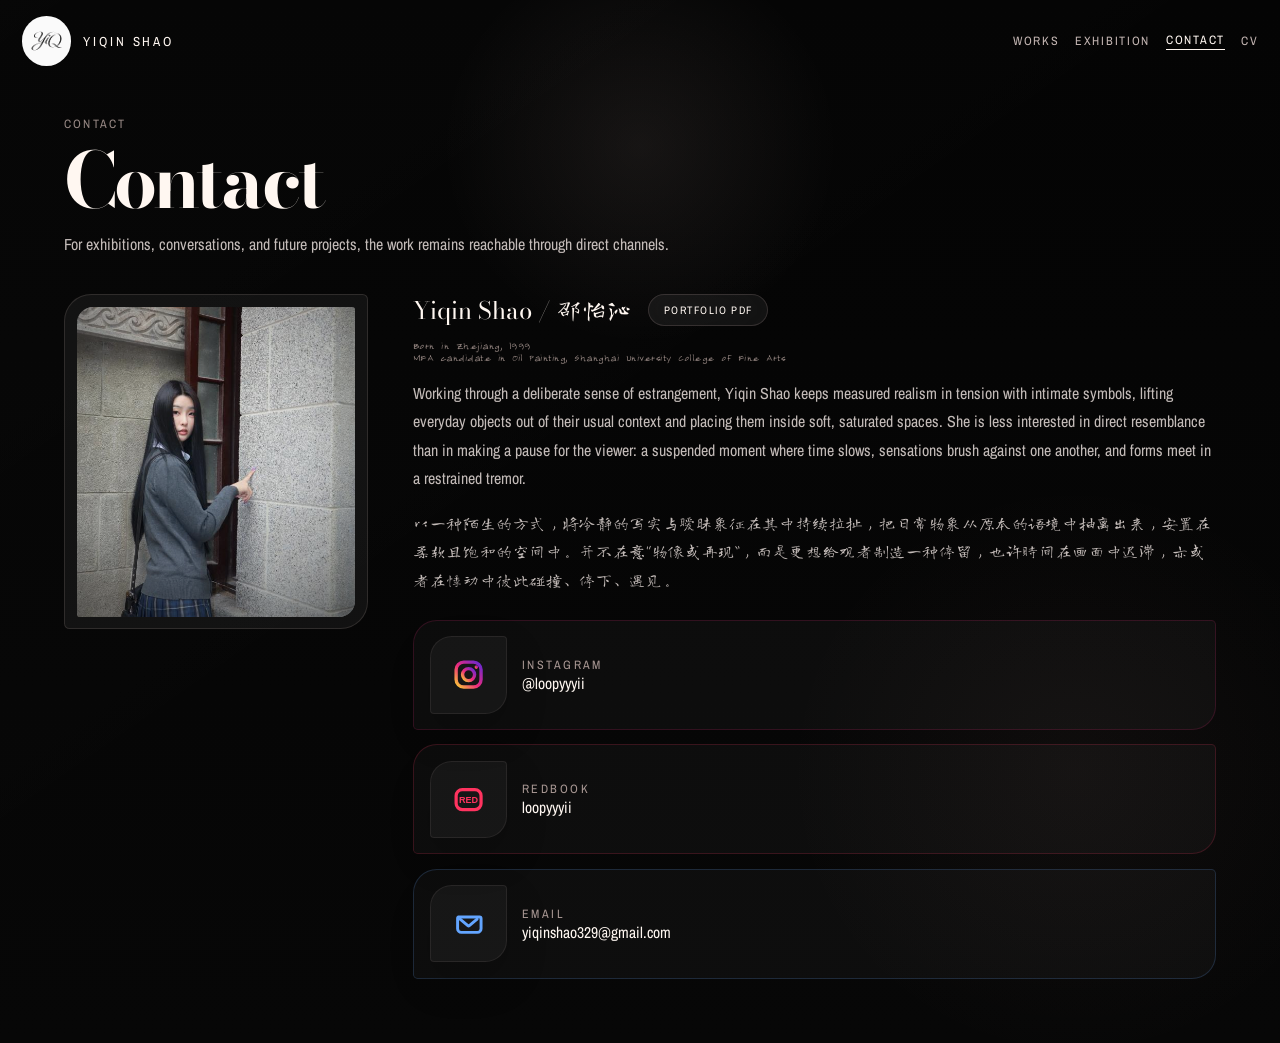
==== contact.html @ fabb51cc "Initial website upload" ====
<!DOCTYPE html>
<html lang="en">
  <head>
    <meta charset="UTF-8">
    <meta name="viewport" content="width=device-width, initial-scale=1.0">
    <meta http-equiv="Cache-Control" content="no-cache, no-store, must-revalidate">
    <meta http-equiv="Pragma" content="no-cache">
    <meta http-equiv="Expires" content="0">
    <title>Contact — Yiqin Shao</title>
    <meta
      name="description"
      content="Contact and artist statement for Yiqin Shao."
    >
    <link rel="preconnect" href="https://fonts.googleapis.com">
    <link rel="preconnect" href="https://fonts.gstatic.com" crossorigin>
    <link
      href="https://fonts.googleapis.com/css2?family=Archivo+Narrow:wght@400;500;600;700&family=Bodoni+Moda:opsz,wght@6..96,400..800&family=Long+Cang&display=swap"
      rel="stylesheet"
    >
    <link rel="stylesheet" href="styles.css?v=v154">
  </head>
  <body data-page="subpage">
    <div class="subpage-shell">
      <header class="works-topbar">
        <a class="works-topbar__brand" href="index.html" aria-label="Back to Yiqin Shao home">
          <span class="works-topbar__mark"><img id="page-logo" src="" alt=""></span>
          <span class="works-topbar__name" id="page-name">YIQIN SHAO</span>
        </a>
        <nav class="works-topbar__nav" aria-label="Primary navigation">
          <a class="works-topbar__link" href="works.html">Works</a>
          <a class="works-topbar__link" href="exhibition.html">Exhibition</a>
          <a class="works-topbar__link is-active" href="contact.html" aria-current="page">Contact</a>
          <a class="works-topbar__link" href="cv.html">CV</a>
        </nav>
      </header>

      <main class="subpage-main">
        <section class="subpage-hero subpage-section--narrow">
          <p class="subpage-kicker">Contact</p>
          <h1 class="subpage-title" id="contact-title">Contact</h1>
          <p class="subpage-intro" id="contact-intro"></p>
        </section>

        <section class="subpage-section" id="contact-dossier"></section>
      </main>
    </div>

    <script src="content.js?v=v123"></script>
    <script>
      (function () {
        const site = window.SITE_CONTENT;
        if (!site) {
          return;
        }

        const logo = document.getElementById("page-logo");
        const name = document.getElementById("page-name");
        const title = document.getElementById("contact-title");
        const intro = document.getElementById("contact-intro");
        const dossier = document.getElementById("contact-dossier");

        if (logo) {
          logo.src = site.assets.logo;
          logo.alt = "Yiqin Shao logo";
        }

        if (name) {
          name.textContent = site.shortTitle;
        }

        if (title) {
          title.textContent = site.panels.contact.title;
        }

        if (intro) {
          intro.textContent = site.panels.contact.intro;
        }

        if (dossier) {
          const links = [
            { item: site.contact.instagram, type: "instagram", label: site.contact.instagram.label },
            { item: site.contact.xiaohongshu, type: "redbook", label: "RedBook" },
            { item: site.contact.email, type: "email", label: site.contact.email.label },
          ]
            .map(function (entry) {
              const item = entry.item;
              const cardLabel = entry.label;
              const icon = getContactIcon(entry.type);
              const valueMarkup = item.href
                ? '<a class="dossier-links__value" href="' +
                  escapeHtml(item.href) +
                  '" target="' +
                  (item.href.startsWith("http") ? "_blank" : "_self") +
                  '" rel="noreferrer">' +
                  escapeHtml(item.value) +
                  "</a>"
                : '<span class="dossier-links__value">' + escapeHtml(item.value) + "</span>";

              return (
                '<div class="dossier-links__row dossier-links__row--' + escapeHtml(entry.type) + '">' +
                '<div class="dossier-links__icon" aria-hidden="true">' + icon + "</div>" +
                '<div class="dossier-links__body">' +
                '<p class="dossier-links__label">' + escapeHtml(cardLabel) + "</p>" +
                '<div class="dossier-links__actions">' +
                valueMarkup +
                "</div>" +
                "</div>" +
                "</div>"
              );
            })
            .join("");

          dossier.innerHTML =
            '<div class="dossier-card">' +
            '<div class="dossier-card__portrait">' +
            '<img src="' + escapeHtml(site.assets.portrait) + '" alt="' + escapeHtml(site.artist.name + " portrait") + '">' +
            "</div>" +
            '<div class="dossier-card__content">' +
            '<div class="dossier-card__name-line">' +
            '<p class="dossier-card__name">' + escapeHtml(site.artist.name) + ' / <span class="zh-font">' + escapeHtml(site.artist.nameZh) + "</span></p>" +
            '<a class="dossier-card__portfolio dossier-card__portfolio--name" href="' + escapeHtml(site.assets.portfolioPdf) + '" target="_blank" rel="noreferrer">' + escapeHtml(site.labels.portfolio) + "</a>" +
            "</div>" +
            '<p class="dossier-card__facts zh-font">' + escapeHtml(site.artist.birth) + "<br>" + escapeHtml(site.artist.study) + "</p>" +
            '<p class="dossier-card__copy">' + escapeHtml(site.artist.bioEn) + "</p>" +
            '<p class="dossier-card__copy zh-font">' + escapeHtml(site.artist.bioZh) + "</p>" +
            '<div class="dossier-links">' + links + "</div>" +
            "</div>" +
            "</div>";
        }

        function escapeHtml(value) {
          return String(value)
            .replace(/&/g, "&amp;")
            .replace(/</g, "&lt;")
            .replace(/>/g, "&gt;")
            .replace(/"/g, "&quot;")
            .replace(/'/g, "&#39;");
        }

        function getContactIcon(type) {
          if (type === "instagram") {
            return '<svg viewBox="0 0 24 24" focusable="false"><defs><linearGradient id="ig-grad" x1="0%" y1="100%" x2="100%" y2="0%"><stop offset="0%" stop-color="#f9ce34"/><stop offset="45%" stop-color="#ee2a7b"/><stop offset="100%" stop-color="#6228d7"/></linearGradient></defs><rect x="3.5" y="3.5" width="17" height="17" rx="5.2" fill="none" stroke="url(#ig-grad)" stroke-width="2.3"/><circle cx="12" cy="12" r="4.1" fill="none" stroke="url(#ig-grad)" stroke-width="2.3"/><circle cx="17.3" cy="6.9" r="1.2" fill="url(#ig-grad)"/></svg>';
          }

          if (type === "redbook") {
            return '<svg viewBox="0 0 24 24" focusable="false"><rect x="3.5" y="5.2" width="17" height="13.6" rx="4.2" fill="none" stroke="#ff335f" stroke-width="2.2"/><text x="12" y="14.4" fill="#ff335f" font-size="6.2" text-anchor="middle" font-family="Arial, Helvetica, sans-serif" font-weight="700">RED</text></svg>';
          }

          return '<svg viewBox="0 0 24 24" focusable="false"><path d="M4.5 7.5h15a1 1 0 0 1 1 1v7a2.5 2.5 0 0 1-2.5 2.5h-11A2.5 2.5 0 0 1 4.5 15.5v-7a1 1 0 0 1 1-1Z" fill="none" stroke="#63a5ff" stroke-width="2"/><path d="m6.2 9 5.3 4.4a.8.8 0 0 0 1 0L17.8 9" fill="none" stroke="#63a5ff" stroke-width="2" stroke-linecap="round" stroke-linejoin="round"/></svg>';
        }
      })();
    </script>
    <script src="nav-transition.js?v=v154"></script>
  </body>
</html>
---- styles.css ----
:root {
  --wine-950: #090507;
  --wine-900: #12080b;
  --wine-850: #170c0f;
  --wine-800: #211015;
  --wine-750: #29131a;
  --rose-500: #cc7684;
  --rose-400: #df97a3;
  --rose-300: #f0b7bc;
  --peach-300: #efb4aa;
  --peach-200: #f4cdc3;
  --ivory: #fff7f1;
  --mist: rgba(255, 244, 240, 0.76);
  --muted: rgba(255, 236, 232, 0.56);
  --line: rgba(255, 218, 215, 0.14);
  --line-strong: rgba(255, 218, 215, 0.22);
  --panel: rgba(29, 14, 19, 0.84);
  --panel-soft: rgba(38, 17, 23, 0.72);
  --shadow-deep: 0 42px 120px rgba(5, 2, 3, 0.46);
  --shadow-soft: 0 24px 60px rgba(6, 2, 4, 0.28);
  --display: "Bodoni Moda", "Times New Roman", serif;
  --ui: "Archivo Narrow", "Helvetica Neue", Arial, sans-serif;
  --home-zh-font: "Long Cang", "STKaiti", cursive;
  --transition: 420ms cubic-bezier(0.22, 1, 0.36, 1);
  --transition-slow: 760ms cubic-bezier(0.22, 1, 0.36, 1);
  --hero-heart-mask: url("data:image/svg+xml,%3Csvg%20xmlns='http://www.w3.org/2000/svg'%20viewBox='0%200%20512%20512'%3E%3Cdefs%3E%3Cfilter%20id='b'%20x='-30%25'%20y='-30%25'%20width='160%25'%20height='160%25'%3E%3CfeGaussianBlur%20stdDeviation='18'/%3E%3C/filter%3E%3C/defs%3E%3Cpath%20filter='url(%23b)'%20fill='white'%20d='M256%20448C244%20438%2096%20314%2096%20192C96%20122%20150%2080%20208%2080C244%2080%20274%20100%20288%20132C302%20100%20332%2080%20368%2080C426%2080%20480%20122%20480%20192C480%20314%20332%20438%20320%20448C302%20462%20274%20462%20256%20448Z'/%3E%3Cpath%20fill='white'%20d='M256%20448C244%20438%2096%20314%2096%20192C96%20122%20150%2080%20208%2080C244%2080%20274%20100%20288%20132C302%20100%20332%2080%20368%2080C426%2080%20480%20122%20480%20192C480%20314%20332%20438%20320%20448C302%20462%20274%20462%20256%20448Z'/%3E%3C/svg%3E");
}

.zh-font {
  font-family: var(--home-zh-font);
  font-weight: 400;
  letter-spacing: 0.04em;
  text-transform: none;
}

*,
*::before,
*::after {
  box-sizing: border-box;
}

html {
  scroll-behavior: smooth;
}

body {
  margin: 0;
  min-height: 100vh;
  overflow-x: hidden;
  font-family: var(--ui);
  color: var(--ivory);
  background:
    radial-gradient(circle at 50% 42%, rgba(121, 32, 47, 0.18), transparent 26%),
    radial-gradient(circle at 18% 14%, rgba(206, 118, 132, 0.1), transparent 20%),
    radial-gradient(circle at 82% 82%, rgba(239, 180, 170, 0.08), transparent 22%),
    linear-gradient(180deg, #1a0b10 0%, #100609 44%, #090507 100%);
}

body.menu-open,
body.has-panel-open,
body.has-detail-open {
  overflow: hidden;
}

body::before {
  content: "";
  position: fixed;
  inset: 0;
  pointer-events: none;
  opacity: 0.22;
  background-image:
    radial-gradient(rgba(255, 245, 240, 0.1) 0.65px, transparent 0.65px),
    linear-gradient(145deg, rgba(255, 255, 255, 0.04), transparent 48%);
  background-size: 18px 18px, 100% 100%;
  mix-blend-mode: screen;
}

img {
  display: block;
  max-width: 100%;
}

a,
button {
  color: inherit;
}

button {
  padding: 0;
  border: 0;
  background: none;
  font: inherit;
  text-align: left;
  cursor: pointer;
}

.sr-only {
  position: absolute;
  width: 1px;
  height: 1px;
  padding: 0;
  margin: -1px;
  overflow: hidden;
  clip: rect(0, 0, 0, 0);
  white-space: nowrap;
  border: 0;
}

.stage-app {
  position: relative;
  min-height: 100vh;
  isolation: isolate;
}

.mobile-chrome {
  display: flex;
  position: fixed;
  inset: 0 0 auto;
  z-index: 90;
  padding: 1rem 1.35rem 0;
  justify-content: space-between;
  align-items: center;
  gap: 1rem;
  pointer-events: auto;
  transition:
    filter 820ms cubic-bezier(0.18, 1, 0.22, 1),
    opacity var(--transition);
}

.mobile-chrome__brand,
.mobile-chrome__nav,
.mobile-chrome__link {
  pointer-events: auto;
}

.mobile-chrome__brand {
  display: inline-flex;
  align-items: center;
  gap: 0.75rem;
  padding: 0;
  text-decoration: none;
  cursor: pointer;
  transition:
    transform var(--transition),
    opacity var(--transition);
}

.mobile-chrome__brand:hover,
.mobile-chrome__brand:focus-visible,
.mobile-chrome__brand[aria-expanded="true"] {
  transform: translateY(-1px);
  opacity: 1;
}

.mobile-chrome__mark,
.rail__mark,
.works-topbar__mark {
  position: relative;
  width: 2.35rem;
  height: 2.35rem;
  display: grid;
  place-items: center;
  overflow: hidden;
  isolation: isolate;
  border: 1px solid rgba(255, 228, 224, 0.16);
  border-radius: 999px;
  background: rgba(255, 245, 240, 0.06);
  backdrop-filter: blur(14px);
}

.mobile-chrome__mark img,
.rail__mark img,
.works-topbar__mark img {
  position: relative;
  z-index: 2;
  width: 1.55rem;
  height: 1.55rem;
  object-fit: contain;
  filter: invert(1) brightness(1.35) contrast(0.92);
  opacity: 0.88;
}

body[data-page="stage"] .mobile-chrome__mark,
body[data-page="works-gallery"] .works-topbar__mark,
body[data-page="subpage"] .works-topbar__mark {
  width: 3.1rem;
  height: 3.1rem;
  border: 0;
  background: transparent;
  box-shadow: none;
  animation: none;
}

body[data-page="stage"] .mobile-chrome__mark::before,
body[data-page="stage"] .mobile-chrome__mark::after,
body[data-page="works-gallery"] .works-topbar__mark::before,
body[data-page="works-gallery"] .works-topbar__mark::after,
body[data-page="subpage"] .works-topbar__mark::before,
body[data-page="subpage"] .works-topbar__mark::after {
  content: none;
}

body[data-page="stage"] .mobile-chrome__mark img,
body[data-page="works-gallery"] .works-topbar__mark img,
body[data-page="subpage"] .works-topbar__mark img {
  z-index: 1;
  width: 100%;
  height: 100%;
  object-fit: cover;
  object-position: 50% 56%;
  border-radius: inherit;
  transform: translateY(5%) scale(1.16);
  filter: brightness(1.02) contrast(1.12) saturate(0.88);
  opacity: 0.98;
}

.mobile-chrome__name {
  font-size: 0.82rem;
  letter-spacing: 0.22em;
  text-transform: uppercase;
}

.mobile-chrome__nav {
  display: flex;
  flex-wrap: wrap;
  justify-content: flex-end;
  gap: 0.42rem 1rem;
  max-width: min(38rem, calc(100vw - 7rem));
}

.mobile-chrome__link {
  position: relative;
  display: inline-flex;
  align-items: center;
  color: rgba(255, 236, 232, 0.76);
  font-size: 0.76rem;
  letter-spacing: 0.14em;
  text-decoration: none;
  text-transform: uppercase;
  transition:
    color var(--transition),
    opacity var(--transition),
    transform var(--transition);
}

.mobile-chrome__link::after {
  content: "";
  position: absolute;
  left: 0;
  bottom: -0.14rem;
  width: 100%;
  height: 1px;
  background: currentColor;
  opacity: 0;
  transform: scaleX(0.4);
  transform-origin: left center;
  transition:
    opacity var(--transition),
    transform var(--transition);
}

.mobile-chrome__link:hover,
.mobile-chrome__link.is-active {
  color: var(--ivory);
  transform: translateY(-1px);
}

.mobile-chrome__link:hover::after,
.mobile-chrome__link.is-active::after {
  opacity: 1;
  transform: scaleX(1);
}

.rail {
  display: none;
}

.rail__brand {
  display: grid;
  gap: 0.9rem;
  text-decoration: none;
}

.rail__name {
  max-width: 3.4rem;
  font-size: 0.82rem;
  letter-spacing: 0.28em;
  line-height: 1.55;
  text-transform: uppercase;
}

.rail__nav {
  display: grid;
  gap: 1rem;
}

.rail__link,
.mobile-menu__link {
  position: relative;
  display: inline-flex;
  align-items: center;
  gap: 0.45rem;
  color: var(--muted);
  font-size: 0.8rem;
  letter-spacing: 0.16em;
  text-decoration: none;
  text-transform: uppercase;
  transition:
    color var(--transition),
    transform var(--transition);
}

.rail__link::before,
.mobile-menu__link::before {
  content: "";
  width: 0.55rem;
  height: 1px;
  background: currentColor;
  transform: scaleX(0);
  transform-origin: left center;
  transition: transform var(--transition);
}

.rail__link:hover,
.rail__link.is-active,
.mobile-menu__link:hover,
.mobile-menu__link.is-active {
  color: var(--ivory);
  transform: translateX(3px);
}

.rail__link:hover::before,
.rail__link.is-active::before,
.mobile-menu__link:hover::before,
.mobile-menu__link.is-active::before {
  transform: scaleX(1);
}

.rail__footer {
  display: grid;
  gap: 1rem;
  max-width: 4rem;
}

.rail__note {
  margin: 0;
  color: var(--muted);
  font-size: 0.78rem;
  line-height: 1.5;
}

.rail__portfolio,
.dossier-card__portfolio,
.dossier-links__copy,
.panel-sheet__close,
.detail-layer__close,
.detail-layer__nav {
  border: 1px solid var(--line);
  background: rgba(255, 245, 240, 0.06);
  backdrop-filter: blur(18px);
  transition:
    transform var(--transition),
    background var(--transition),
    border-color var(--transition);
}

.rail__portfolio,
.dossier-card__portfolio,
.dossier-links__copy,
.panel-sheet__close,
.detail-layer__close {
  display: inline-flex;
  align-items: center;
  justify-content: center;
  padding: 0.74rem 0.94rem;
  border-radius: 999px;
  font-size: 0.76rem;
  letter-spacing: 0.16em;
  text-transform: uppercase;
  text-decoration: none;
}

.rail__portfolio:hover,
.dossier-card__portfolio:hover,
.dossier-links__copy:hover,
.panel-sheet__close:hover,
.detail-layer__close:hover,
.detail-layer__nav:hover {
  transform: translateY(-2px);
  background: rgba(255, 245, 240, 0.12);
  border-color: var(--line-strong);
}

.mobile-menu {
  position: fixed;
  inset: 0;
  z-index: 80;
  pointer-events: none;
}

.mobile-menu__backdrop {
  position: absolute;
  inset: 0;
  opacity: 0;
  background: rgba(6, 3, 4, 0.12);
  transition: opacity var(--transition-slow);
}

.mobile-menu__panel {
  position: absolute;
  top: 3.4rem;
  left: 0;
  width: min(18rem, calc(100vw - 1.5rem));
  padding: 0.95rem 0.95rem 0.9rem;
  display: grid;
  align-content: start;
  gap: 0.2rem;
  background:
    radial-gradient(circle at 78% 0%, rgba(212, 111, 139, 0.2), transparent 32%),
    linear-gradient(180deg, rgba(17, 8, 11, 0.96), rgba(8, 4, 6, 0.94));
  border: 1px solid rgba(255, 220, 216, 0.12);
  border-radius: 1.45rem 0.34rem 1.45rem 0.34rem;
  box-shadow: 0 24px 72px rgba(4, 2, 3, 0.38);
  backdrop-filter: blur(20px);
  opacity: 0;
  transform: translateY(-0.95rem) scale(0.985);
  transform-origin: top left;
  filter: blur(10px);
  clip-path: inset(0 0 100% 0 round 1.45rem 0.34rem 1.45rem 0.34rem);
  transition:
    opacity var(--transition-slow),
    transform var(--transition-slow),
    clip-path 820ms cubic-bezier(0.22, 1, 0.36, 1),
    filter var(--transition-slow);
}

.mobile-menu.is-open {
  pointer-events: auto;
}

.mobile-menu.is-open .mobile-menu__backdrop {
  opacity: 1;
}

.mobile-menu.is-open .mobile-menu__panel {
  opacity: 1;
  transform: translateY(0) scale(1);
  filter: blur(0);
  clip-path: inset(0 0 0 0 round 1.45rem 0.34rem 1.45rem 0.34rem);
}

.mobile-menu__nav {
  display: grid;
  gap: 0.2rem;
}

.mobile-menu__link {
  justify-content: space-between;
  padding: 0.76rem 0;
  font-size: 0.9rem;
  line-height: 1.2;
  border-bottom: 1px solid rgba(255, 221, 216, 0.08);
  opacity: 0;
  transform: translateY(-0.85rem);
  transition:
    color var(--transition),
    transform 920ms cubic-bezier(0.22, 1, 0.36, 1),
    opacity 920ms cubic-bezier(0.22, 1, 0.36, 1);
}

.mobile-menu__link::before {
  display: none;
}

.mobile-menu__link:last-child {
  border-bottom: 0;
}

.mobile-menu__nav .mobile-menu__link:nth-child(1) {
  transition-delay: 140ms;
}

.mobile-menu__nav .mobile-menu__link:nth-child(2) {
  transition-delay: 1140ms;
}

.mobile-menu__nav .mobile-menu__link:nth-child(3) {
  transition-delay: 2140ms;
}

.mobile-menu__nav .mobile-menu__link:nth-child(4) {
  transition-delay: 3140ms;
}

.mobile-menu.is-open .mobile-menu__link {
  opacity: 1;
  transform: translateY(0);
}

.stage {
  --viewer-tone: rgba(204, 118, 132, 0.34);
  position: relative;
  min-height: 100vh;
  padding: 7rem 1.5rem 2rem;
  overflow: hidden;
  display: grid;
  place-items: center;
  isolation: isolate;
}

.stage__vignette,
.stage__grain,
.stage__tone {
  position: absolute;
  inset: 0;
  pointer-events: none;
}

.stage__vignette {
  background:
    radial-gradient(circle at center, rgba(255, 250, 246, 0.02) 0%, rgba(255, 250, 246, 0.02) 10%, rgba(11, 5, 8, 0.14) 38%, rgba(8, 4, 5, 0.58) 80%, rgba(4, 2, 3, 0.9) 100%);
  z-index: 1;
}

.stage__grain {
  opacity: 0.18;
  background-image:
    radial-gradient(rgba(255, 240, 236, 0.12) 0.6px, transparent 0.6px),
    linear-gradient(140deg, rgba(255, 255, 255, 0.04), transparent 52%);
  background-size: 18px 18px, 100% 100%;
  mix-blend-mode: screen;
  z-index: 2;
}

.stage__tone {
  z-index: 3;
  background: radial-gradient(circle at 50% 46%, var(--viewer-tone) 0%, transparent 44%);
  filter: blur(14px);
  mix-blend-mode: screen;
}

.stage__ghost {
  position: absolute;
  left: 16%;
  top: 48%;
  z-index: 4;
  margin: 0;
  font-family: var(--display);
  font-size: clamp(5rem, 14vw, 14rem);
  font-weight: 600;
  letter-spacing: -0.06em;
  line-height: 0.86;
  color: rgba(255, 231, 228, 0.08);
  transform: translateY(-50%);
  pointer-events: none;
}

.stage__intro {
  position: absolute;
  left: 1.5rem;
  top: clamp(3.8rem, 8vh, 5.6rem);
  z-index: 14;
  max-width: 17rem;
}

.stage__kicker {
  margin: 0;
  font-size: 0.8rem;
  letter-spacing: 0.22em;
  text-transform: uppercase;
  color: rgba(255, 229, 222, 0.78);
}

.stage__kicker:empty {
  display: none;
}

.stage__subtitle {
  margin: 0.9rem 0 0;
  display: inline-block;
  font-family: var(--home-zh-font);
  font-size: clamp(0.84rem, 2vw, 1rem);
  letter-spacing: 0.06em;
  line-height: 1.35;
  white-space: nowrap;
  color: var(--muted);
}

.viewer {
  position: relative;
  z-index: 15;
  width: min(24vw, 17rem);
  max-width: calc(100vw - 12rem);
  transition:
    width 2100ms cubic-bezier(0.18, 1, 0.22, 1),
    max-width 2100ms cubic-bezier(0.18, 1, 0.22, 1);
}

.viewer.is-expanded {
  width: min(24vw, 17rem);
  max-width: calc(100vw - 12rem);
}

.viewer__button {
  position: relative;
  width: 100%;
  display: block;
  transition: transform 720ms cubic-bezier(0.22, 1, 0.36, 1);
}

.viewer__frame {
  position: relative;
  overflow: visible;
  width: 100%;
  aspect-ratio: 0.92 / 1;
  padding: 0;
  background: transparent;
  border: 0;
  border-radius: 0;
  backdrop-filter: none;
  box-shadow: none;
  transition:
    transform 1100ms cubic-bezier(0.22, 1, 0.36, 1),
    filter 1100ms cubic-bezier(0.22, 1, 0.36, 1),
    aspect-ratio 1800ms cubic-bezier(0.18, 1, 0.22, 1);
}

.viewer.is-expanded .viewer__frame {
  transform: scale(1);
  aspect-ratio: 0.92 / 1;
}

.viewer__frame::before {
  content: "";
  position: absolute;
  inset: -30%;
  border-radius: 50%;
  background:
    radial-gradient(
      ellipse at center,
      rgba(255, 231, 226, 0.08) 0%,
      rgba(255, 231, 226, 0.05) 16%,
      rgba(31, 14, 20, 0.03) 34%,
      rgba(12, 6, 9, 0.12) 52%,
      rgba(6, 3, 4, 0.34) 72%,
      rgba(4, 2, 3, 0.68) 88%,
      rgba(4, 2, 3, 0.94) 100%
    );
  filter: blur(72px);
  opacity: 0.94;
  pointer-events: none;
  transition:
    opacity 860ms cubic-bezier(0.22, 1, 0.36, 1),
    filter 860ms cubic-bezier(0.22, 1, 0.36, 1),
    transform 860ms cubic-bezier(0.22, 1, 0.36, 1);
}

.viewer__frame::after {
  content: "";
  position: absolute;
  inset: -26%;
  border-radius: 50%;
  background: radial-gradient(circle at center, rgba(235, 179, 174, 0.12), transparent 76%);
  filter: blur(58px);
  opacity: 0.58;
  mix-blend-mode: screen;
  pointer-events: none;
  transition:
    opacity 860ms cubic-bezier(0.22, 1, 0.36, 1),
    transform 860ms cubic-bezier(0.22, 1, 0.36, 1),
    filter 860ms cubic-bezier(0.22, 1, 0.36, 1);
}

.viewer__image {
  position: absolute;
  inset: 0;
  display: block;
  width: 100%;
  height: 100%;
  max-height: none;
  border-radius: 0;
  background: transparent;
  will-change: transform, filter, opacity, clip-path, mask-size, -webkit-mask-size;
  transition:
    opacity 1100ms cubic-bezier(0.22, 1, 0.36, 1),
    transform 1100ms cubic-bezier(0.22, 1, 0.36, 1),
    filter 1100ms cubic-bezier(0.22, 1, 0.36, 1),
    -webkit-mask-size 2100ms cubic-bezier(0.18, 1, 0.22, 1),
    mask-size 2100ms cubic-bezier(0.18, 1, 0.22, 1);
}

.viewer__image--heart {
  z-index: 0;
  object-fit: contain;
  object-position: 50% 50%;
  opacity: 0.985;
  transform: scale(1.32);
  filter: saturate(0.98) contrast(1.02) brightness(0.96) blur(0.28px);
  -webkit-mask-image: var(--hero-heart-mask);
  mask-image: var(--hero-heart-mask);
  -webkit-mask-repeat: no-repeat;
  mask-repeat: no-repeat;
  -webkit-mask-position: center;
  mask-position: center;
  -webkit-mask-size: 82% 82%;
  mask-size: 82% 82%;
}

.viewer__meta {
  position: absolute;
  inset: 0;
  z-index: 2;
  display: grid;
  place-content: center;
  justify-items: center;
  gap: 0.2rem;
  padding: 1.4rem;
  text-align: center;
  pointer-events: none;
  max-width: none;
  opacity: 0;
  transform: translateY(10px);
  transition:
    opacity 720ms cubic-bezier(0.22, 1, 0.36, 1),
    transform 720ms cubic-bezier(0.22, 1, 0.36, 1);
}

.viewer__label,
.detail-view__label,
.panel-sheet__kicker,
.record-list__type,
.record-list__year,
.cv-dossier__entry-year,
.dossier-links__label {
  margin: 0;
  font-size: 0.76rem;
  letter-spacing: 0.2em;
  text-transform: uppercase;
  color: rgba(255, 229, 222, 0.64);
}

.viewer__title,
.detail-view__title,
.panel-sheet__title,
.record-list__title {
  margin: 0;
  font-family: var(--display);
  font-size: clamp(2.3rem, 4vw, 4.4rem);
  font-weight: 600;
  line-height: 0.92;
  letter-spacing: -0.04em;
}

.viewer__title-zh,
.detail-view__title-zh {
  margin: 0.36rem 0 0;
  font-family: var(--home-zh-font);
  font-size: 1.28rem;
  letter-spacing: 0.04em;
  color: rgba(240, 183, 188, 0.84);
}

body[data-page="stage"] .viewer__line,
body[data-page="stage"] .detail-view__line {
  font-family: var(--home-zh-font);
  font-size: 1rem;
  letter-spacing: 0.04em;
  text-transform: none;
}

.viewer__line,
.detail-view__line,
.paintings-index__line,
.cv-dossier__entry-meta,
.record-list__venue,
.dossier-card__facts,
.cv-dossier__facts span {
  margin: 0.5rem 0 0;
  font-size: 0.78rem;
  letter-spacing: 0.16em;
  text-transform: uppercase;
  color: rgba(255, 229, 222, 0.56);
}

body[data-page="works-gallery"] .paintings-index__zh,
body[data-page="works-gallery"] .paintings-index__line,
body[data-page="works-gallery"] .orbit-group__line,
body[data-page="works-gallery"] .works-detail__line {
  font-family: var(--home-zh-font);
  font-weight: 400;
  letter-spacing: 0.04em;
  text-transform: none;
}

.viewer__prompt {
  margin: 0.95rem 0 0;
  max-width: 18rem;
  font-size: 0.95rem;
  line-height: 1.6;
  color: var(--mist);
}

.viewer__cta {
  display: inline-flex;
  margin-top: 0.95rem;
  padding: 0.72rem 0.94rem;
  border: 1px solid var(--line);
  border-radius: 1rem 0.28rem 1rem 0.28rem;
  background: rgba(255, 245, 240, 0.06);
  font-size: 0.74rem;
  letter-spacing: 0.18em;
  text-transform: uppercase;
}

.viewer__label {
  color: rgba(255, 232, 228, 0.72);
}

.viewer__title {
  font-size: clamp(1.45rem, 2.2vw, 2.55rem);
}

body[data-page="stage"] .viewer__title {
  display: none;
}

.viewer__title-zh {
  margin-top: 0.12rem;
  font-size: 0.74rem;
  letter-spacing: 0.18em;
}

body[data-page="stage"] .viewer__title-zh {
  margin-top: 0.42rem;
}

.viewer__line {
  margin-top: 0.35rem;
  font-size: 0.68rem;
  color: rgba(255, 232, 228, 0.72);
}

.viewer__prompt,
.viewer__cta {
  display: none;
}

.viewer__button:hover .viewer__meta,
.viewer__button:focus-visible .viewer__meta {
  opacity: 0;
  transform: translateY(10px);
}

.viewer.is-expanded .viewer__frame::before {
  opacity: 0.42;
  transform: scale(1.02);
  filter: blur(34px);
}

.viewer.is-expanded .viewer__frame::after {
  opacity: 0.16;
  transform: scale(1.02);
  filter: blur(20px);
}

.viewer.is-expanded .viewer__image--heart {
  animation-play-state: paused;
  opacity: 1;
  transform: scale(1.32);
  filter: saturate(1) contrast(1.02) brightness(0.99) blur(0.08px);
  -webkit-mask-size: 1800% 1800%;
  mask-size: 1800% 1800%;
}

.viewer.is-expanded .viewer__meta,
.viewer.is-expanded .viewer__button:hover .viewer__meta,
.viewer.is-expanded .viewer__button:focus-visible .viewer__meta {
  opacity: 0;
  transform: translateY(12px);
}

.heart-fullscreen {
  --fullscreen-tone: rgba(204, 118, 132, 0.34);
  position: fixed;
  inset: 0;
  z-index: 16;
  opacity: 0;
  visibility: hidden;
  pointer-events: none;
  transition:
    opacity 460ms ease,
    visibility 0s linear 460ms;
}

.heart-fullscreen.is-open {
  opacity: 1;
  visibility: visible;
  transition: opacity 460ms ease;
}

.heart-fullscreen__backdrop,
.heart-fullscreen__wash,
.heart-fullscreen__tone {
  position: absolute;
  inset: 0;
}

.heart-fullscreen__backdrop {
  z-index: 1;
  background:
    radial-gradient(circle at 50% 50%, rgba(255, 248, 243, 0.04) 0%, rgba(255, 248, 243, 0.03) 16%, rgba(10, 5, 7, 0.02) 52%, rgba(5, 2, 3, 0.14) 100%);
}

.heart-fullscreen__wash,
.heart-fullscreen__tone {
  pointer-events: none;
}

.heart-fullscreen__wash {
  z-index: 2;
  background:
    radial-gradient(circle at 50% 50%, rgba(255, 250, 246, 0.86) 0%, rgba(255, 250, 246, 0.36) 18%, transparent 62%),
    radial-gradient(circle at 50% 50%, var(--fullscreen-tone) 0%, transparent 76%);
  filter: blur(24px);
  opacity: 0;
  transform: scale(0.08);
  transform-origin: center;
}

.heart-fullscreen__tone {
  z-index: 3;
  background:
    radial-gradient(circle at 50% 50%, rgba(255, 250, 246, 0.22) 0%, transparent 34%),
    radial-gradient(circle at 50% 50%, var(--fullscreen-tone) 0%, transparent 84%);
  filter: blur(56px);
  mix-blend-mode: screen;
  opacity: 0;
  transform: scale(0.18);
  transform-origin: center;
}

.heart-fullscreen__figure {
  display: none;
}

.heart-fullscreen.is-open .heart-fullscreen__backdrop {
  animation: heart-stage-bright-backdrop 1400ms cubic-bezier(0.18, 1, 0.22, 1) both;
}

.heart-fullscreen.is-open .heart-fullscreen__wash {
  animation: heart-stage-bright-wash 1400ms cubic-bezier(0.18, 1, 0.22, 1) both;
}

.heart-fullscreen.is-open .heart-fullscreen__tone {
  animation: heart-stage-bright-tone 1400ms cubic-bezier(0.18, 1, 0.22, 1) both;
}

.collage {
  position: absolute;
  inset: 0;
  z-index: 20;
  pointer-events: none;
}

.stage-piece {
  position: absolute;
  top: var(--desktop-top);
  left: var(--desktop-left);
  width: clamp(7.8rem, var(--desktop-width), 25rem);
  z-index: var(--depth);
  pointer-events: auto;
  transform: rotate(var(--rotation));
  transition:
    opacity var(--transition-slow),
    transform var(--transition-slow),
    filter var(--transition-slow);
  animation: drift 10s ease-in-out infinite;
  animation-delay: var(--drift-delay);
}

.stage-piece__pin {
  position: absolute;
  top: -0.42rem;
  left: 0.7rem;
  width: 0.78rem;
  height: 0.78rem;
  border-radius: 999px;
  background: linear-gradient(135deg, rgba(255, 224, 220, 0.94), rgba(234, 148, 160, 0.84));
  box-shadow: 0 0 0 4px rgba(255, 245, 240, 0.05);
  z-index: 2;
}

.stage-piece__shell {
  position: relative;
  display: block;
  overflow: hidden;
  isolation: isolate;
  padding: 0.72rem;
  border-radius: 1.5rem 0.36rem 1.5rem 0.36rem;
  background: rgba(255, 245, 240, 0.08);
  border: 1px solid rgba(255, 226, 222, 0.14);
  box-shadow: var(--shadow-soft);
  backdrop-filter: blur(12px);
  transition:
    transform var(--transition-slow),
    background var(--transition-slow),
    border-color var(--transition-slow),
    box-shadow var(--transition-slow);
}

.stage-piece__shell::before,
.stage-piece__shell::after {
  content: "";
  position: absolute;
  inset: 0;
  pointer-events: none;
  transition:
    opacity var(--transition-slow),
    transform var(--transition-slow),
    filter var(--transition-slow);
}

.stage-piece__shell::before {
  z-index: 2;
  border-radius: inherit;
  background:
    radial-gradient(
      ellipse at center,
      rgba(8, 4, 5, 0) 10%,
      rgba(8, 4, 5, 0.08) 34%,
      rgba(8, 4, 5, 0.34) 60%,
      rgba(5, 2, 3, 0.72) 84%,
      rgba(4, 2, 3, 0.92) 100%
    );
  opacity: 0.96;
}

.stage-piece__shell::after {
  inset: 12%;
  z-index: 1;
  border-radius: 1rem 0.22rem 1rem 0.22rem;
  background: radial-gradient(circle at center, rgba(255, 228, 224, 0.18), transparent 66%);
  filter: blur(18px);
  opacity: 0.28;
  animation: fragment-breathe 7.6s ease-in-out infinite;
  animation-delay: var(--drift-delay);
}

.stage-piece__shell img {
  position: relative;
  z-index: 0;
  width: 100%;
  max-height: 42vh;
  border-radius: 1rem 0.22rem 1rem 0.22rem;
  object-fit: cover;
  opacity: 0.94;
  transform: scale(1.06);
  filter: saturate(0.92) contrast(1.04) brightness(0.94);
  transition:
    opacity var(--transition-slow),
    transform var(--transition-slow),
    filter var(--transition-slow);
  -webkit-mask-image:
    radial-gradient(
      ellipse at center,
      rgba(0, 0, 0, 1) 0%,
      rgba(0, 0, 0, 1) 28%,
      rgba(0, 0, 0, 0.96) 42%,
      rgba(0, 0, 0, 0.82) 58%,
      rgba(0, 0, 0, 0.42) 78%,
      transparent 100%
    );
  mask-image:
    radial-gradient(
      ellipse at center,
      rgba(0, 0, 0, 1) 0%,
      rgba(0, 0, 0, 1) 28%,
      rgba(0, 0, 0, 0.96) 42%,
      rgba(0, 0, 0, 0.82) 58%,
      rgba(0, 0, 0, 0.42) 78%,
      transparent 100%
    );
}

.stage-piece__tag {
  display: block;
  margin-top: 0.58rem;
  font-size: 0.72rem;
  letter-spacing: 0.18em;
  text-transform: uppercase;
  color: rgba(255, 229, 222, 0.62);
  transition: opacity var(--transition), transform var(--transition);
}

.stage-piece:hover .stage-piece__shell,
.stage-piece.is-active .stage-piece__shell {
  transform: translateY(-8px) scale(1.015);
  background: rgba(255, 245, 240, 0.12);
  border-color: rgba(255, 231, 228, 0.28);
  box-shadow: 0 28px 72px rgba(4, 2, 3, 0.32);
}

.stage-piece:hover .stage-piece__shell::before,
.stage-piece.is-active .stage-piece__shell::before {
  opacity: 0.74;
}

.stage-piece:hover .stage-piece__shell::after,
.stage-piece.is-active .stage-piece__shell::after {
  opacity: 0.42;
  transform: scale(1.06);
  filter: blur(22px);
}

.stage-piece:hover .stage-piece__shell img,
.stage-piece.is-active .stage-piece__shell img {
  opacity: 1;
  transform: scale(1.1);
  filter: saturate(1.02) contrast(1.06) brightness(1);
}

.stage-piece:hover .stage-piece__tag,
.stage-piece.is-active .stage-piece__tag {
  transform: translateY(-2px);
  color: rgba(255, 241, 238, 0.9);
}

.stage.has-emphasis .stage-piece.is-dimmed {
  opacity: 0.24;
  filter: saturate(0.7) blur(0.4px);
}

.stage.is-muted .stage-piece {
  opacity: 0.16;
}

.panel-layer {
  position: fixed;
  inset: 0;
  z-index: 50;
  pointer-events: none;
}

.panel-layer__backdrop {
  position: absolute;
  inset: 0;
  opacity: 0;
  background: rgba(4, 2, 3, 0.42);
  transition: opacity var(--transition);
}

.panel-layer.has-open-panel {
  pointer-events: auto;
}

.panel-layer.has-open-panel .panel-layer__backdrop {
  opacity: 1;
}

.panel-sheet {
  position: absolute;
  top: 1.2rem;
  right: 1.2rem;
  bottom: 1.2rem;
  width: min(34rem, calc(100vw - 9rem));
  padding: 1rem;
  border: 1px solid rgba(255, 226, 222, 0.12);
  background:
    linear-gradient(180deg, rgba(34, 14, 21, 0.95), rgba(18, 8, 13, 0.92)),
    radial-gradient(circle at top right, rgba(206, 118, 132, 0.16), transparent 28%);
  box-shadow: var(--shadow-deep);
  backdrop-filter: blur(18px);
  border-radius: 1.9rem 0.36rem 1.9rem 0.36rem;
  transform: translateX(108%);
  opacity: 0;
  pointer-events: none;
  transition:
    opacity var(--transition),
    transform var(--transition);
}

.panel-sheet.is-open {
  transform: translateX(0);
  opacity: 1;
  pointer-events: auto;
}

.panel-sheet__inner {
  height: 100%;
  overflow-y: auto;
  padding: 0.45rem;
  scrollbar-width: thin;
}

.panel-sheet__top {
  display: flex;
  justify-content: space-between;
  align-items: center;
  gap: 1rem;
}

.panel-sheet__title {
  margin-top: 1.2rem;
}

.panel-sheet__intro,
.panel-sheet__note,
.dossier-card__copy,
.cv-dossier__bio p {
  margin: 1rem 0 0;
  font-size: 1rem;
  line-height: 1.78;
  color: var(--mist);
}

.paintings-index,
.record-list,
.dossier-links,
.cv-dossier__list {
  display: grid;
  gap: 0.9rem;
  margin-top: 1.6rem;
}

.paintings-index__row {
  display: grid;
  grid-template-columns: 5rem 1fr auto;
  gap: 0.9rem;
  align-items: center;
  padding: 0.8rem;
  border: 1px solid rgba(255, 226, 222, 0.1);
  border-radius: 1.2rem 0.26rem 1.2rem 0.26rem;
  background: rgba(255, 245, 240, 0.04);
  transition:
    transform var(--transition),
    border-color var(--transition),
    background var(--transition);
}

.paintings-index__row:hover,
.paintings-index__row.is-active {
  transform: translateX(-4px);
  border-color: rgba(255, 226, 222, 0.22);
  background: rgba(255, 245, 240, 0.08);
}

.paintings-index__thumb {
  display: block;
  overflow: hidden;
  border-radius: 0.95rem 0.18rem 0.95rem 0.18rem;
}

.paintings-index__thumb img {
  width: 100%;
  aspect-ratio: 1 / 1;
  object-fit: cover;
}

.paintings-index__body,
.record-list__body {
  min-width: 0;
}

.paintings-index__title,
.cv-dossier__entry-title,
.dossier-card__name {
  display: block;
  margin: 0;
  font-family: var(--display);
  font-size: 1.5rem;
  line-height: 0.98;
}

.cv-dossier__entry-title-zh,
.cv-dossier__entry-meta-zh {
  margin: 0;
}

.paintings-index__zh,
.cv-dossier__bio h3 {
  display: block;
  margin-top: 0.3rem;
  font-size: 0.78rem;
  letter-spacing: 0.16em;
  text-transform: uppercase;
  color: rgba(240, 183, 188, 0.84);
}

.paintings-index__count,
.detail-view__count {
  margin: 0;
  font-size: 0.76rem;
  letter-spacing: 0.2em;
  text-transform: uppercase;
  color: rgba(255, 229, 222, 0.58);
}

.record-list__item,
.cv-dossier__entry {
  display: grid;
  grid-template-columns: 4.6rem 1fr;
  gap: 1rem;
  align-items: start;
  padding: 0.9rem 0;
  border-bottom: 1px solid rgba(255, 226, 222, 0.08);
}

.contact-dossier,
.cv-dossier {
  margin-top: 1.6rem;
}

.dossier-card {
  display: grid;
  gap: 1.4rem;
}

.dossier-card__portrait {
  position: relative;
  overflow: hidden;
  width: min(100%, 23rem);
  justify-self: center;
  padding: 0.72rem;
  border-radius: 1.7rem 0.34rem 1.7rem 0.34rem;
  background: rgba(255, 245, 240, 0.05);
  border: 1px solid rgba(255, 226, 222, 0.12);
}

.dossier-card__portrait::after {
  content: "";
  position: absolute;
  inset: 0.72rem;
  border-radius: 1rem 0.18rem 1rem 0.18rem;
  background:
    radial-gradient(circle at 50% 40%, rgba(0, 0, 0, 0) 18%, rgba(0, 0, 0, 0.06) 40%, rgba(0, 0, 0, 0.22) 68%, rgba(0, 0, 0, 0.52) 100%);
  pointer-events: none;
  mix-blend-mode: multiply;
}

.dossier-card__portrait img {
  width: 100%;
  border-radius: 1rem 0.18rem 1rem 0.18rem;
  aspect-ratio: 0.9 / 1;
  object-fit: cover;
  filter: brightness(0.92) contrast(1.04);
}

.dossier-card__facts {
  margin: 0.8rem 0 0;
}

.dossier-links__row {
  display: grid;
  grid-template-columns: 4.85rem 1fr;
  gap: 0.9rem;
  align-items: center;
  padding: 0.95rem 1rem;
  border: 1px solid rgba(255, 226, 222, 0.1);
  border-radius: 1.5rem 0.3rem 1.5rem 0.3rem;
  background: rgba(255, 245, 240, 0.03);
}

.dossier-links__row--instagram {
  border-color: rgba(238, 42, 123, 0.16);
}

.dossier-links__row--email {
  border-color: rgba(99, 165, 255, 0.18);
}

.dossier-links__row--redbook {
  border-color: rgba(255, 51, 95, 0.18);
}

.dossier-links__icon {
  width: 4.85rem;
  height: 4.85rem;
  display: grid;
  place-items: center;
  border-radius: 1.35rem 0.25rem 1.35rem 0.25rem;
  background: rgba(255, 255, 255, 0.035);
  box-shadow:
    inset 0 0 0 1px rgba(255, 226, 222, 0.08),
    0 18px 42px rgba(0, 0, 0, 0.18);
}

.dossier-links__icon svg {
  width: 2.2rem;
  height: 2.2rem;
}

.dossier-links__body {
  min-width: 0;
}

.dossier-links__actions {
  display: flex;
  flex-wrap: wrap;
  gap: 0.75rem;
  align-items: center;
}

.dossier-card__name-line {
  display: flex;
  flex-wrap: wrap;
  align-items: center;
  gap: 0.85rem 1rem;
}

.dossier-card__name-line .dossier-card__name {
  flex: 0 1 auto;
}

.dossier-card__portfolio--name {
  padding: 0.5rem 0.92rem;
  font-size: 0.68rem;
  letter-spacing: 0.14em;
  white-space: nowrap;
}

.dossier-links__value {
  text-decoration: none;
  color: var(--ivory);
  font-size: 0.98rem;
}

.dossier-links__value:hover {
  color: rgba(255, 244, 240, 0.88);
}

@media (min-width: 860px) {
  .dossier-card {
    grid-template-columns: minmax(14rem, 20rem) minmax(0, 1fr);
    align-items: start;
    gap: 1.8rem;
  }

  .dossier-card__portrait {
    width: min(100%, 19rem);
    justify-self: start;
  }
}

.cv-dossier__facts {
  display: grid;
  gap: 0.85rem;
}

.cv-dossier__facts p {
  margin: 0;
}

.cv-dossier__facts strong {
  display: block;
  margin-top: 0.2rem;
  font-size: 1rem;
  color: var(--ivory);
  font-weight: 500;
}

.dossier-card__name .zh-font,
.dossier-card__facts.zh-font,
.dossier-card__copy.zh-font,
.cv-dossier__facts strong.zh-font,
.cv-dossier__bio .zh-font,
.viewer__title.zh-font,
.detail-view__title.zh-font,
.paintings-index__title.zh-font,
.cv-dossier__entry-title.zh-font,
.cv-dossier__entry-title-zh.zh-font,
.cv-dossier__entry-meta-zh.zh-font,
.orbit-group__work-title.zh-font,
.works-entry__title.zh-font,
.works-detail__title.zh-font,
.record-list__title.zh-font,
.record-list__type.zh-font,
.record-list__venue.zh-font,
.subpage-title.zh-font,
.subpage-intro.zh-font,
.subpage-copy.zh-font {
  font-family: var(--home-zh-font);
  font-weight: 400;
  letter-spacing: 0.04em;
  text-transform: none;
}

.cv-dossier__bios {
  display: grid;
  gap: 1.25rem;
  margin-top: 1.5rem;
}

.cv-dossier__bio h3 {
  margin: 0;
}

.cv-dossier__list {
  list-style: none;
  padding: 0;
  margin: 0;
}

.cv-dossier__entry-body {
  display: grid;
  gap: 0.18rem;
}

.cv-dossier__entry-title-zh {
  font-size: 1.02rem;
  line-height: 1.28;
  color: rgba(255, 243, 239, 0.9);
}

.cv-dossier__entry-meta-zh {
  font-size: 0.92rem;
  line-height: 1.5;
  color: rgba(255, 226, 222, 0.7);
}

.detail-layer {
  --viewer-tone: rgba(204, 118, 132, 0.34);
  position: fixed;
  inset: 0;
  z-index: 80;
  opacity: 0;
  pointer-events: none;
  transition: opacity var(--transition);
}

.detail-layer.is-open {
  opacity: 1;
  pointer-events: auto;
}

.detail-layer.is-heart-opening .detail-layer__backdrop {
  animation: detail-heart-backdrop 1800ms cubic-bezier(0.18, 1, 0.22, 1) both;
}

.detail-layer__backdrop {
  position: absolute;
  inset: 0;
  background:
    radial-gradient(circle at center, rgba(255, 250, 246, 0.02) 0%, rgba(9, 5, 7, 0.22) 34%, rgba(5, 2, 3, 0.86) 78%),
    radial-gradient(circle at 50% 46%, var(--viewer-tone) 0%, transparent 42%);
}

.detail-layer__shell {
  position: relative;
  width: min(94vw, 84rem);
  height: min(94vh, 58rem);
  margin: 0 auto;
  display: grid;
  place-items: center;
}

.detail-layer__close {
  position: absolute;
  top: 1rem;
  right: 1rem;
  z-index: 3;
  color: var(--ivory);
}

.detail-layer__nav {
  position: absolute;
  top: 50%;
  z-index: 3;
  width: 3rem;
  height: 3rem;
  display: grid;
  place-items: center;
  border-radius: 999px;
  color: var(--ivory);
  font-size: 1.2rem;
  transform: translateY(-50%);
}

.detail-layer__nav--prev {
  left: 1rem;
}

.detail-layer__nav--next {
  right: 1rem;
}

.detail-view {
  width: min(74vw, 58rem);
  max-width: calc(100vw - 6rem);
  margin: 0;
  display: grid;
  gap: 1rem;
}

.detail-view__frame {
  padding: 0.9rem;
  border-radius: 2rem 0.38rem 2rem 0.38rem;
  background: rgba(255, 245, 240, 0.08);
  border: 1px solid rgba(255, 226, 222, 0.16);
  box-shadow: var(--shadow-deep);
}

.detail-view__frame img {
  width: 100%;
  max-height: min(72vh, 46rem);
  border-radius: 1.2rem 0.22rem 1.2rem 0.22rem;
  object-fit: contain;
}

.detail-layer.is-heart-opening .detail-view {
  animation: detail-heart-shell 1800ms cubic-bezier(0.18, 1, 0.22, 1) both;
}

.detail-layer.is-heart-opening .detail-view__frame {
  padding: 0;
  border: 0;
  background: transparent;
  box-shadow: none;
}

.detail-layer.is-heart-opening .detail-view__frame img {
  border-radius: 0;
  object-fit: contain;
  -webkit-mask-image: var(--hero-heart-mask);
  mask-image: var(--hero-heart-mask);
  -webkit-mask-repeat: no-repeat;
  mask-repeat: no-repeat;
  -webkit-mask-position: center;
  mask-position: center;
  animation: detail-heart-reveal 1800ms cubic-bezier(0.18, 1, 0.22, 1) both;
}

.detail-layer.is-heart-opening .detail-view__caption,
.detail-layer.is-heart-opening .detail-layer__nav,
.detail-layer.is-heart-opening .detail-layer__close {
  opacity: 0;
  animation: detail-heart-ui-in 680ms ease 1180ms forwards;
}

.detail-view__head {
  display: flex;
  justify-content: space-between;
  gap: 1rem;
  align-items: flex-end;
}

.detail-view__caption {
  max-width: 40rem;
}

body.is-ready .stage__intro,
body.is-ready .viewer,
body.is-ready .stage-piece {
  animation: rise-in 900ms cubic-bezier(0.22, 1, 0.36, 1) both;
}

body.is-ready .viewer {
  animation: none;
}

body.is-ready .viewer .viewer__frame::after {
  animation: viewer-mist-breathe 16s ease-in-out 4200ms infinite;
}

body.is-ready .viewer .viewer__image--heart {
  animation:
    heart-open 4200ms cubic-bezier(0.18, 1, 0.22, 1) both,
    viewer-breathe 16s ease-in-out 4200ms infinite;
}

.viewer.is-replay-reset .viewer__frame::after,
.viewer.is-replay-reset .viewer__image--heart {
  animation: none !important;
}

.viewer.is-replaying .viewer__frame::after {
  animation: viewer-mist-breathe 16s ease-in-out 4200ms infinite !important;
}

.viewer.is-replaying .viewer__image--heart {
  animation:
    heart-open 4200ms cubic-bezier(0.18, 1, 0.22, 1) both,
    viewer-breathe 16s ease-in-out 4200ms infinite !important;
}

body.is-ready .viewer.is-expanded .viewer__frame::after,
body.is-ready .viewer.is-expanded .viewer__image--heart {
  animation-play-state: paused;
}

@keyframes rise-in {
  from {
    opacity: 0;
    transform: translateY(20px);
  }

  to {
    opacity: 1;
    transform: translateY(0);
  }
}

@keyframes detail-heart-backdrop {
  0% {
    opacity: 0.12;
  }

  100% {
    opacity: 1;
  }
}

@keyframes detail-heart-shell {
  0% {
    opacity: 0.6;
    transform: scale(0.42);
  }

  100% {
    opacity: 1;
    transform: scale(1);
  }
}

@keyframes detail-heart-reveal {
  0% {
    opacity: 0.88;
    transform: scale(1.32);
    filter: saturate(0.9) contrast(0.96) brightness(1.04) blur(16px);
    -webkit-mask-size: 16% 16%;
    mask-size: 16% 16%;
  }

  100% {
    opacity: 1;
    transform: scale(1);
    filter: saturate(1) contrast(1.01) brightness(1) blur(0);
    -webkit-mask-size: 740% 740%;
    mask-size: 740% 740%;
  }
}

@keyframes detail-heart-ui-in {
  0% {
    opacity: 0;
    transform: translateY(12px);
  }

  100% {
    opacity: 1;
    transform: translateY(0);
  }
}

@keyframes heart-stage-bright-backdrop {
  0% {
    opacity: 0;
  }

  100% {
    opacity: 1;
  }
}

@keyframes heart-stage-bright-wash {
  0% {
    opacity: 0;
    transform: scale(0.08);
    filter: blur(24px);
  }

  100% {
    opacity: 0.88;
    transform: scale(2.7);
    filter: blur(46px);
  }
}

@keyframes heart-stage-bright-tone {
  0% {
    opacity: 0;
    transform: scale(0.18);
    filter: blur(56px);
  }

  100% {
    opacity: 0.64;
    transform: scale(2.1);
    filter: blur(82px);
  }
}

@keyframes heart-open {
  0% {
    opacity: 0;
    transform: translateY(8px) scale(1.4);
    filter: saturate(0.86) contrast(0.94) brightness(1.04) blur(18px);
    -webkit-mask-size: 3% 3%;
    mask-size: 3% 3%;
  }

  100% {
    opacity: 0.985;
    transform: translateY(0) scale(1.32);
    filter: saturate(0.98) contrast(1.02) brightness(0.96) blur(0.28px);
    -webkit-mask-size: 82% 82%;
    mask-size: 82% 82%;
  }
}

@keyframes viewer-breathe {
  0%,
  100% {
    transform: scale(1.32);
    filter: saturate(0.98) contrast(1.02) brightness(0.96) blur(0.28px);
  }

  50% {
    transform: scale(1.34);
    filter: saturate(1) contrast(1.02) brightness(0.985) blur(0.42px);
  }
}

@keyframes viewer-mist-breathe {
  0%,
  100% {
    opacity: 0.58;
    transform: scale(1);
    filter: blur(58px);
  }

  50% {
    opacity: 0.66;
    transform: scale(1.04);
    filter: blur(66px);
  }
}

@keyframes drift {
  0%,
  100% {
    transform: translateY(0) rotate(var(--rotation));
  }

  50% {
    transform: translateY(-8px) rotate(var(--rotation));
  }
}

@keyframes fragment-breathe {
  0%,
  100% {
    opacity: 0.22;
    transform: scale(0.96);
  }

  50% {
    opacity: 0.34;
    transform: scale(1.03);
  }
}

@keyframes logo-diamond-spark {
  0%,
  100% {
    opacity: 0.78;
    transform: scale(1) rotate(0deg);
    filter: blur(0) brightness(1);
  }

  30% {
    opacity: 0.98;
    transform: scale(1.025) rotate(2deg);
    filter: blur(0.2px) brightness(1.18);
  }

  62% {
    opacity: 0.84;
    transform: scale(1.04) rotate(5deg);
    filter: blur(0.28px) brightness(1.1);
  }
}

@keyframes logo-diamond-rotate {
  0% {
    transform: rotate(0deg) scale(1);
    opacity: 0.42;
  }

  50% {
    transform: rotate(180deg) scale(1.04);
    opacity: 0.58;
  }

  100% {
    transform: rotate(360deg) scale(1);
    opacity: 0.42;
  }
}

@keyframes logo-ring-spin {
  0% {
    transform: rotate(0deg);
    opacity: 0.82;
  }

  50% {
    transform: rotate(180deg);
    opacity: 1;
  }

  100% {
    transform: rotate(360deg);
    opacity: 0.82;
  }
}

@keyframes logo-ring-flicker {
  0%,
  100% {
    opacity: 0.86;
    filter:
      drop-shadow(0 0 4px rgba(171, 108, 255, 0.5))
      drop-shadow(0 0 10px rgba(118, 66, 216, 0.18));
  }

  38% {
    opacity: 1;
    filter:
      drop-shadow(0 0 7px rgba(198, 142, 255, 0.78))
      drop-shadow(0 0 16px rgba(124, 72, 222, 0.34));
  }

  66% {
    opacity: 0.92;
    filter:
      drop-shadow(0 0 5px rgba(182, 122, 255, 0.6))
      drop-shadow(0 0 12px rgba(116, 64, 208, 0.24));
  }
}

@keyframes logo-crystal-sheen {
  0%,
  100% {
    filter: brightness(1) blur(0);
    opacity: 0.4;
  }

  45% {
    filter: brightness(1.18) blur(0.12px);
    opacity: 0.62;
  }

  70% {
    filter: brightness(1.08) blur(0);
    opacity: 0.48;
  }
}

@keyframes logo-crystal-pulse {
  0%,
  100% {
    box-shadow:
      0 0 0 1px rgba(255, 231, 255, 0.05),
      0 10px 30px rgba(12, 6, 18, 0.46),
      0 0 24px rgba(96, 56, 162, 0.28);
  }

  50% {
    box-shadow:
      0 0 0 1px rgba(255, 236, 255, 0.08),
      0 12px 32px rgba(14, 8, 22, 0.5),
      0 0 34px rgba(132, 84, 204, 0.34);
  }
}

body[data-page="works-gallery"] {
  overflow-x: hidden;
  overflow-y: auto;
  background:
    radial-gradient(circle at 50% 16%, rgba(255, 223, 216, 0.07), transparent 20%),
    radial-gradient(circle at 84% 76%, rgba(239, 180, 170, 0.04), transparent 22%),
    linear-gradient(180deg, #030303 0%, #050505 100%);
}

.works-shell {
  min-height: 100vh;
  background: transparent;
}

.works-topbar {
  position: fixed;
  inset: 0 0 auto;
  z-index: 60;
  padding: 1rem 1.35rem 0;
  display: flex;
  justify-content: space-between;
  align-items: center;
  gap: 1rem;
}

.works-topbar__brand {
  display: inline-flex;
  align-items: center;
  gap: 0.75rem;
  text-decoration: none;
}

.works-topbar__mark {
  width: 2.35rem;
  height: 2.35rem;
  display: grid;
  place-items: center;
  border-radius: 999px;
  border: 1px solid rgba(255, 228, 224, 0.12);
  background: rgba(255, 255, 255, 0.03);
  backdrop-filter: blur(12px);
}

.works-topbar__mark img {
  width: 1.55rem;
  height: 1.55rem;
  object-fit: contain;
  filter: invert(1) brightness(1.35) contrast(0.92);
  opacity: 0.88;
}

.works-topbar__name {
  font-size: 0.82rem;
  letter-spacing: 0.22em;
  text-transform: uppercase;
}

.works-topbar__nav {
  display: flex;
  flex-wrap: wrap;
  justify-content: flex-end;
  gap: 0.42rem 1rem;
  max-width: min(38rem, calc(100vw - 7rem));
}

.works-topbar__link {
  position: relative;
  display: inline-flex;
  align-items: center;
  color: rgba(255, 236, 232, 0.76);
  font-size: 0.76rem;
  letter-spacing: 0.14em;
  text-decoration: none;
  text-transform: uppercase;
  transition:
    color var(--transition),
    opacity var(--transition),
    transform var(--transition);
}

.works-topbar__link::after {
  content: "";
  position: absolute;
  left: 0;
  bottom: -0.14rem;
  width: 100%;
  height: 1px;
  background: currentColor;
  opacity: 0;
  transform: scaleX(0.4);
  transform-origin: left center;
  transition:
    opacity var(--transition),
    transform var(--transition);
}

.works-topbar__link:hover,
.works-topbar__link.is-active {
  color: var(--ivory);
  transform: translateY(-1px);
}

.works-topbar__link:hover::after,
.works-topbar__link.is-active::after {
  opacity: 1;
  transform: scaleX(1);
}

.mobile-chrome__link,
.rail__link,
.works-topbar__link {
  will-change: color, opacity, transform, filter, text-shadow;
  transition:
    color 360ms cubic-bezier(0.18, 1, 0.22, 1),
    opacity 360ms cubic-bezier(0.18, 1, 0.22, 1),
    transform 360ms cubic-bezier(0.18, 1, 0.22, 1),
    filter 360ms cubic-bezier(0.18, 1, 0.22, 1),
    text-shadow 360ms cubic-bezier(0.18, 1, 0.22, 1);
}

.stage-app,
.works-shell,
.subpage-shell {
  transition:
    opacity 420ms cubic-bezier(0.18, 1, 0.22, 1),
    filter 420ms cubic-bezier(0.18, 1, 0.22, 1);
}

.reveal-text-block {
  --content-delay: 0ms;
  will-change: opacity, filter, transform;
  opacity: 0;
  filter: blur(8px) brightness(0.8);
  transform: translateY(12px) scale(0.988);
  transition:
    opacity 1580ms cubic-bezier(0.16, 1, 0.3, 1) var(--content-delay),
    filter 1580ms cubic-bezier(0.16, 1, 0.3, 1) var(--content-delay),
    transform 1580ms cubic-bezier(0.16, 1, 0.3, 1) var(--content-delay);
}

body.is-content-revealing .reveal-text-block {
  opacity: 1;
  filter: blur(0) brightness(1);
  transform: translateY(0) scale(1);
}

.works-groups {
  width: min(96vw, 90rem);
  margin: 0 auto;
  padding: 7.6rem 0 4.4rem;
  display: grid;
  gap: 2.8rem;
}

.orbit-group {
  display: grid;
  gap: 1rem;
  content-visibility: auto;
  contain-intrinsic-size: 42rem;
}

.orbit-group__head {
  display: flex;
  justify-content: space-between;
  align-items: end;
  gap: 1rem;
}

.orbit-group__titleblock {
  display: grid;
  gap: 0.18rem;
}

.orbit-group__index,
.orbit-group__count,
.orbit-group__label,
.orbit-group__line,
.orbit-group__hint,
.orbit-group__progress {
  margin: 0;
  font-size: 0.72rem;
  letter-spacing: 0.18em;
  text-transform: uppercase;
  color: rgba(255, 229, 222, 0.58);
}

.orbit-group__title {
  margin: 0;
  font-family: var(--display);
  font-size: clamp(1.85rem, 3vw, 2.65rem);
  line-height: 0.94;
  letter-spacing: -0.04em;
}

.orbit-group__viewport {
  position: relative;
  width: 100%;
  height: clamp(18rem, 48vh, 28rem);
  overflow: hidden;
  perspective: 2200px;
  perspective-origin: 50% 46%;
  cursor: grab;
  touch-action: pan-y;
  contain: layout paint style;
}

.orbit-group__viewport:active {
  cursor: grabbing;
}

.orbit-group__glow {
  position: absolute;
  inset: 0;
  pointer-events: none;
  background:
    radial-gradient(circle at 50% 50%, rgba(255, 235, 230, 0.08) 0%, rgba(255, 235, 230, 0.02) 20%, rgba(0, 0, 0, 0) 38%),
    radial-gradient(circle at 50% 64%, rgba(209, 101, 124, 0.12), transparent 28%);
  filter: blur(12px);
}

.orbit-group__track {
  position: absolute;
  inset: 0;
  transform-style: preserve-3d;
}

.orbit-group .orbit-card {
  --orbit-filter: blur(0px) brightness(1) saturate(1);
  position: absolute;
  left: 50%;
  top: 50%;
  width: clamp(9.6rem, 19vw, 16rem);
  height: clamp(12.2rem, 31vh, 19rem);
  border: 0;
  padding: 0;
  background: transparent;
  transform-style: preserve-3d;
  will-change: transform, opacity, filter;
  backface-visibility: hidden;
}

.orbit-group .orbit-card__frame {
  position: relative;
  width: 100%;
  height: 100%;
  overflow: hidden;
  border-radius: 4.8rem 4.8rem 3.9rem 3.9rem;
  background: rgba(255, 255, 255, 0.025);
  box-shadow:
    0 28px 94px rgba(0, 0, 0, 0.46),
    0 0 0 1px rgba(255, 224, 220, 0.04);
}

.orbit-group .orbit-card__frame::before {
  content: "";
  position: absolute;
  inset: 0;
  z-index: 1;
  background:
    linear-gradient(180deg, rgba(0, 0, 0, 0.12), rgba(0, 0, 0, 0.01) 34%, rgba(0, 0, 0, 0.16) 100%),
    radial-gradient(circle at 50% 50%, rgba(255, 247, 241, 0.03), transparent 56%);
  pointer-events: none;
}

.orbit-group .orbit-card__frame::after {
  content: "";
  position: absolute;
  inset: 0;
  z-index: 2;
  background:
    radial-gradient(
      ellipse at center,
      rgba(0, 0, 0, 0) 42%,
      rgba(0, 0, 0, 0.04) 58%,
      rgba(0, 0, 0, 0.12) 72%,
      rgba(0, 0, 0, 0.2) 84%,
      rgba(0, 0, 0, 0.28) 100%
    );
  opacity: 0.58;
  mix-blend-mode: multiply;
  pointer-events: none;
  transition:
    opacity 520ms cubic-bezier(0.22, 1, 0.36, 1),
    filter 520ms cubic-bezier(0.22, 1, 0.36, 1);
}

.orbit-group .orbit-card__frame img {
  width: 100%;
  height: 100%;
  object-fit: cover;
  transform: scale(1.06);
  filter: var(--orbit-filter);
  border-radius: inherit;
  transition: transform 420ms cubic-bezier(0.22, 1, 0.36, 1);
  backface-visibility: hidden;
}

.orbit-group .orbit-card.is-near .orbit-card__frame img {
  transform: scale(1.09);
}

.orbit-group .orbit-card.is-active .orbit-card__frame {
  box-shadow:
    0 34px 120px rgba(0, 0, 0, 0.58),
    0 0 0 1px rgba(255, 233, 228, 0.08);
}

.orbit-group .orbit-card.is-active .orbit-card__frame::after {
  opacity: 0.48;
  filter: blur(0.4px);
}

.orbit-group .orbit-card.is-active .orbit-card__frame img {
  transform: scale(1.11);
}

.orbit-group__meta {
  display: grid;
  gap: 0.22rem;
  justify-items: center;
  text-align: center;
}

.orbit-group__work-title {
  margin: 0;
  font-family: var(--display);
  font-size: clamp(1.8rem, 3.2vw, 3rem);
  line-height: 0.94;
  letter-spacing: -0.04em;
}

.orbit-group__work-title-zh {
  margin: 0.15rem 0 0;
  font-size: 0.8rem;
  letter-spacing: 0.16em;
  text-transform: uppercase;
  color: rgba(240, 183, 188, 0.84);
}

.orbit-group__hint {
  margin-top: 0.48rem;
  display: inline-flex;
  padding: 0.48rem 0.72rem;
  border-radius: 999px;
  border: 1px solid rgba(255, 226, 222, 0.12);
  background: rgba(255, 255, 255, 0.04);
  color: rgba(255, 236, 232, 0.72);
  font-size: 0.64rem;
}

.orbit-group__progress {
  font-family: var(--display);
  margin-top: 0.24rem;
  font-size: 1rem;
  letter-spacing: 0.04em;
  color: rgba(255, 236, 232, 0.68);
}

.works-column {
  position: relative;
  height: 100vh;
  overflow-y: auto;
  scroll-snap-type: y mandatory;
  scroll-behavior: smooth;
  overscroll-behavior-y: contain;
}

.works-column::-webkit-scrollbar {
  width: 0;
  height: 0;
}

.works-entry {
  min-height: 100vh;
  scroll-snap-align: start;
  display: grid;
  place-items: center;
  padding: 6.9rem 1.35rem 3rem;
}

.works-entry__button {
  position: relative;
  width: min(88vw, 48rem);
  display: block;
  text-decoration: none;
}

.works-entry__frame {
  position: relative;
  display: block;
  width: 100%;
  height: min(72vh, 44rem);
  overflow: hidden;
  background: rgba(255, 255, 255, 0.02);
  box-shadow: 0 28px 120px rgba(0, 0, 0, 0.55);
}

.works-entry__frame::before {
  content: "";
  position: absolute;
  inset: 0;
  z-index: 1;
  background:
    linear-gradient(180deg, rgba(0, 0, 0, 0.18), rgba(0, 0, 0, 0.02) 32%, rgba(0, 0, 0, 0.26) 100%);
  pointer-events: none;
}

.works-entry__frame img {
  width: 100%;
  height: 100%;
  object-fit: cover;
  transform: scale(1.02);
  filter: saturate(0.98) contrast(1.02) brightness(0.96);
  transition:
    transform var(--transition-slow),
    filter var(--transition-slow);
}

.works-entry__overlay {
  position: absolute;
  inset: 0;
  z-index: 2;
  display: flex;
  flex-direction: column;
  justify-content: flex-end;
  align-items: flex-start;
  gap: 0.25rem;
  padding: 1.4rem;
  background: linear-gradient(180deg, rgba(0, 0, 0, 0.04), rgba(0, 0, 0, 0.52));
  opacity: 0;
  transform: translateY(12px);
  transition:
    opacity var(--transition-slow),
    transform var(--transition-slow),
    background var(--transition-slow);
}

.works-entry__label,
.works-detail__kicker {
  margin: 0;
  font-size: 0.72rem;
  letter-spacing: 0.18em;
  text-transform: uppercase;
  color: rgba(255, 229, 222, 0.62);
}

.works-entry__title,
.works-detail__title,
.works-progress {
  font-family: var(--display);
}

.works-entry__title {
  margin: 0;
  font-size: clamp(2rem, 5vw, 4.2rem);
  line-height: 0.94;
  letter-spacing: -0.04em;
}

.works-entry__title-zh,
.works-detail__title-zh {
  margin: 0.35rem 0 0;
  font-size: 0.8rem;
  letter-spacing: 0.16em;
  text-transform: uppercase;
  color: rgba(240, 183, 188, 0.84);
}

.works-entry__line,
.works-detail__line {
  margin: 0.45rem 0 0;
  font-size: 0.76rem;
  letter-spacing: 0.18em;
  text-transform: uppercase;
  color: rgba(255, 229, 222, 0.58);
}

.works-entry__hint {
  display: inline-flex;
  margin-top: 0.75rem;
  padding: 0.48rem 0.72rem;
  border: 1px solid rgba(255, 226, 222, 0.14);
  border-radius: 999px;
  background: rgba(255, 255, 255, 0.04);
  font-size: 0.66rem;
  letter-spacing: 0.16em;
  text-transform: uppercase;
  color: rgba(255, 236, 232, 0.76);
}

.works-entry__button:hover .works-entry__overlay,
.works-entry__button:focus-visible .works-entry__overlay,
.works-entry.is-info-visible .works-entry__overlay {
  opacity: 1;
  transform: translateY(0);
}

.works-entry__button:hover .works-entry__frame img,
.works-entry__button:focus-visible .works-entry__frame img,
.works-entry.is-info-visible .works-entry__frame img {
  transform: scale(1.05);
  filter: saturate(1) contrast(1.04) brightness(1);
}

.works-progress {
  position: fixed;
  right: 1.35rem;
  bottom: 1.25rem;
  z-index: 55;
  font-size: 1.2rem;
  letter-spacing: 0.04em;
  color: rgba(255, 236, 232, 0.68);
  pointer-events: none;
}

.works-detail {
  position: fixed;
  inset: 0;
  z-index: 80;
  opacity: 0;
  pointer-events: none;
  transition: opacity var(--transition);
}

.works-detail.is-open {
  opacity: 1;
  pointer-events: auto;
}

.works-detail__backdrop {
  position: absolute;
  inset: 0;
  background:
    radial-gradient(circle at center, rgba(255, 250, 246, 0.02) 0%, rgba(9, 5, 7, 0.28) 30%, rgba(5, 2, 3, 0.9) 78%),
    #010101;
}

.works-detail__shell {
  position: relative;
  z-index: 1;
  width: min(94vw, 84rem);
  height: min(94vh, 58rem);
  margin: 0 auto;
  display: grid;
  place-items: center;
}

.works-detail__figure {
  width: min(78vw, 58rem);
  max-width: calc(100vw - 4rem);
  margin: 0;
  display: grid;
  gap: 1rem;
}

.works-detail__frame {
  display: grid;
  place-items: center;
  width: 100%;
  max-height: min(72vh, 46rem);
}

.works-detail__frame img {
  max-width: 100%;
  max-height: min(72vh, 46rem);
  object-fit: contain;
  box-shadow: 0 28px 120px rgba(0, 0, 0, 0.48);
}

.works-detail__caption {
  display: grid;
  gap: 0.35rem;
}

.orbit-stage {
  position: relative;
  min-height: 100vh;
  overflow: hidden;
}

.orbit-stage__viewport {
  position: relative;
  height: 100vh;
  overflow: hidden;
  perspective: 2200px;
  perspective-origin: 50% 44%;
  cursor: grab;
  touch-action: none;
}

.orbit-stage__viewport:active {
  cursor: grabbing;
}

.orbit-stage__glow {
  position: absolute;
  inset: 0;
  pointer-events: none;
  background:
    radial-gradient(circle at 50% 46%, rgba(255, 235, 230, 0.08) 0%, rgba(255, 235, 230, 0.02) 18%, rgba(0, 0, 0, 0) 32%),
    radial-gradient(circle at 50% 62%, rgba(209, 101, 124, 0.14), transparent 26%);
  filter: blur(12px);
}

.orbit-stage__track {
  position: absolute;
  inset: 0;
  transform-style: preserve-3d;
}

.orbit-card {
  --orbit-filter: blur(0px) brightness(1) saturate(1);
  position: absolute;
  left: 50%;
  top: 50%;
  width: clamp(11rem, 31vw, 27rem);
  height: clamp(15rem, 48vh, 31rem);
  border: 0;
  background: transparent;
  transform-style: preserve-3d;
  will-change: transform, opacity, filter;
}

.orbit-card__frame {
  position: relative;
  width: 100%;
  height: 100%;
  overflow: hidden;
  border-radius: 5.4rem 5.4rem 4.2rem 4.2rem;
  background: rgba(255, 255, 255, 0.025);
  box-shadow:
    0 34px 120px rgba(0, 0, 0, 0.52),
    0 0 0 1px rgba(255, 224, 220, 0.05);
}

.orbit-card__frame::before {
  content: "";
  position: absolute;
  inset: 0;
  z-index: 1;
  background:
    linear-gradient(180deg, rgba(0, 0, 0, 0.14), rgba(0, 0, 0, 0.02) 34%, rgba(0, 0, 0, 0.2) 100%),
    radial-gradient(circle at 50% 50%, rgba(255, 247, 241, 0.03), transparent 56%);
  pointer-events: none;
}

.orbit-card__frame::after {
  content: "";
  position: absolute;
  inset: 0;
  z-index: 2;
  background:
    radial-gradient(
      ellipse at center,
      rgba(0, 0, 0, 0) 46%,
      rgba(0, 0, 0, 0.06) 62%,
      rgba(0, 0, 0, 0.18) 78%,
      rgba(0, 0, 0, 0.3) 90%,
      rgba(0, 0, 0, 0.42) 100%
    );
  opacity: 0.68;
  mix-blend-mode: multiply;
  pointer-events: none;
  transition:
    opacity 520ms cubic-bezier(0.22, 1, 0.36, 1),
    filter 520ms cubic-bezier(0.22, 1, 0.36, 1);
}

.orbit-card__frame img {
  width: 100%;
  height: 100%;
  object-fit: cover;
  transform: scale(1.05);
  filter: var(--orbit-filter);
  border-radius: inherit;
  transition: transform 420ms cubic-bezier(0.22, 1, 0.36, 1);
}

.orbit-card.is-near .orbit-card__frame img {
  transform: scale(1.08);
}

.orbit-card.is-active .orbit-card__frame {
  box-shadow:
    0 42px 150px rgba(0, 0, 0, 0.64),
    0 0 0 1px rgba(255, 233, 228, 0.1);
}

.orbit-card.is-active .orbit-card__frame::after {
  opacity: 0.56;
  filter: blur(0.8px);
}

.orbit-card.is-active .orbit-card__frame img {
  transform: scale(1.1);
}

.orbit-stage__meta {
  position: absolute;
  left: 50%;
  bottom: 2.1rem;
  z-index: 25;
  width: min(36rem, calc(100vw - 2rem));
  display: grid;
  gap: 0.25rem;
  justify-items: center;
  text-align: center;
  transform: translateX(-50%);
  pointer-events: none;
}

.orbit-stage__label {
  margin: 0;
  font-size: 0.72rem;
  letter-spacing: 0.18em;
  text-transform: uppercase;
  color: rgba(255, 229, 222, 0.56);
}

.orbit-stage__title {
  margin: 0;
  font-family: var(--display);
  font-size: clamp(2rem, 4vw, 4.2rem);
  line-height: 0.94;
  letter-spacing: -0.04em;
}

.orbit-stage__title-zh {
  margin: 0.2rem 0 0;
  font-size: 0.8rem;
  letter-spacing: 0.16em;
  text-transform: uppercase;
  color: rgba(240, 183, 188, 0.84);
}

.orbit-stage__line {
  margin: 0.35rem 0 0;
  font-size: 0.76rem;
  letter-spacing: 0.18em;
  text-transform: uppercase;
  color: rgba(255, 229, 222, 0.56);
}

.orbit-stage__hint {
  margin: 0.75rem 0 0;
  display: inline-flex;
  padding: 0.48rem 0.72rem;
  border-radius: 999px;
  border: 1px solid rgba(255, 226, 222, 0.12);
  background: rgba(255, 255, 255, 0.04);
  color: rgba(255, 236, 232, 0.72);
  font-size: 0.66rem;
  letter-spacing: 0.16em;
  text-transform: uppercase;
}

body[data-page="subpage"] {
  overflow-x: hidden;
  background:
    radial-gradient(circle at 50% 14%, rgba(255, 223, 216, 0.07), transparent 18%),
    radial-gradient(circle at 84% 74%, rgba(239, 180, 170, 0.04), transparent 22%),
    linear-gradient(180deg, #040404 0%, #070707 100%);
}

.subpage-shell {
  min-height: 100vh;
}

.subpage-main {
  width: min(92vw, 72rem);
  margin: 0 auto;
  padding: 7.2rem 0 4rem;
}

.subpage-hero {
  display: grid;
  gap: 0.85rem;
  margin-bottom: 2.2rem;
}

.subpage-kicker {
  margin: 0;
  font-size: 0.76rem;
  letter-spacing: 0.18em;
  text-transform: uppercase;
  color: rgba(255, 229, 222, 0.58);
}

.subpage-title {
  margin: 0;
  font-family: var(--display);
  font-size: clamp(2.5rem, 6vw, 5.5rem);
  line-height: 0.92;
  letter-spacing: -0.05em;
}

.subpage-intro,
.subpage-copy {
  margin: 0;
  max-width: 42rem;
  font-size: 1rem;
  line-height: 1.82;
  color: var(--mist);
}

.subpage-section {
  margin-top: 2rem;
}

.subpage-section--narrow {
  max-width: 42rem;
}

.subpage-grid {
  display: grid;
  gap: 1.4rem;
}

.subpage-card {
  padding: 1rem;
  border: 1px solid rgba(255, 226, 222, 0.1);
  background: rgba(255, 255, 255, 0.03);
  box-shadow: var(--shadow-soft);
}

.subpage-card img {
  width: 100%;
  height: auto;
  object-fit: cover;
}

.subpage-card__caption {
  margin: 0.85rem 0 0;
  font-size: 0.78rem;
  letter-spacing: 0.14em;
  text-transform: uppercase;
  color: rgba(255, 229, 222, 0.62);
}

.exhibition-stories {
  display: grid;
  gap: 2.6rem;
}

.exhibition-story {
  display: grid;
  grid-template-columns: minmax(16rem, 0.76fr) minmax(22rem, 1fr);
  gap: 1.35rem;
  align-items: center;
  padding: 1.25rem;
  border: 1px solid rgba(255, 226, 222, 0.1);
  border-radius: 1.55rem 0.36rem 1.55rem 0.36rem;
  background:
    linear-gradient(180deg, rgba(255, 255, 255, 0.04), rgba(255, 255, 255, 0.02)),
    rgba(255, 255, 255, 0.02);
  box-shadow: 0 20px 72px rgba(0, 0, 0, 0.28);
}

.exhibition-story__copyblock {
  display: grid;
  gap: 0.42rem;
  align-content: center;
}

.exhibition-story__eyebrow {
  margin: 0;
  font-size: 0.72rem;
  letter-spacing: 0.18em;
  text-transform: uppercase;
  color: rgba(255, 229, 222, 0.58);
}

.exhibition-story__title {
  margin: 0;
  font-size: clamp(1.05rem, 2vw, 1.5rem);
  line-height: 1.08;
  color: var(--ivory);
}

.exhibition-story__title-en {
  margin: 0.1rem 0 0;
  font-family: var(--display);
  font-size: clamp(1.45rem, 2.8vw, 2.35rem);
  line-height: 0.96;
  letter-spacing: -0.03em;
}

.exhibition-story__meta {
  margin: 0.12rem 0 0;
  font-size: 0.72rem;
  letter-spacing: 0.14em;
  text-transform: uppercase;
  color: rgba(255, 229, 222, 0.54);
}

.exhibition-story__body,
.exhibition-story__context {
  margin: 0.35rem 0 0;
  max-width: 27rem;
  font-size: 0.95rem;
  line-height: 1.72;
  color: var(--mist);
}

.exhibition-story__context {
  color: rgba(255, 235, 231, 0.68);
}

.exhibition-carousel {
  position: relative;
  overflow: hidden;
  align-self: stretch;
  touch-action: pan-y;
  border-radius: 1.3rem 0.24rem 1.3rem 0.24rem;
  background: rgba(255, 255, 255, 0.035);
  border: 1px solid rgba(255, 226, 222, 0.08);
  box-shadow: 0 22px 72px rgba(0, 0, 0, 0.26);
}

.exhibition-carousel__viewport {
  overflow: hidden;
  width: 100%;
}

.exhibition-carousel__track {
  display: flex;
  transition: transform 720ms cubic-bezier(0.22, 1, 0.36, 1);
  will-change: transform;
}

.exhibition-carousel__slide {
  margin: 0;
  min-width: 100%;
  aspect-ratio: 1.22 / 1;
  background: #090707;
}

.exhibition-carousel__slide img {
  display: block;
  width: 100%;
  height: 100%;
  object-fit: cover;
}

.exhibition-story__count {
  position: absolute;
  right: 0.9rem;
  bottom: 0.9rem;
  z-index: 2;
  margin: 0;
  padding: 0.38rem 0.62rem;
  border-radius: 999px;
  background: rgba(6, 6, 6, 0.42);
  backdrop-filter: blur(8px);
  font-size: 0.68rem;
  letter-spacing: 0.14em;
  text-transform: uppercase;
  color: rgba(255, 236, 232, 0.78);
}

.exhibition-archive__head {
  display: grid;
  gap: 0.7rem;
  margin-bottom: 0.9rem;
}

@media (prefers-reduced-motion: reduce) {
  html {
    scroll-behavior: auto;
  }

  *,
  *::before,
  *::after {
    animation-duration: 1ms !important;
    animation-iteration-count: 1 !important;
    transition-duration: 1ms !important;
    scroll-behavior: auto !important;
  }

  .heart-fullscreen__wash,
  .heart-fullscreen__tone,
  .heart-fullscreen__backdrop {
    animation: none !important;
  }

  body.is-content-revealing .reveal-text-block {
    animation: none !important;
  }

  .reveal-text-block {
    opacity: 1 !important;
    filter: none !important;
    transform: none !important;
  }
}

@media (max-width: 1120px) {
  .rail {
    display: none;
  }

  .stage {
    padding: 8rem 1.5rem 2rem;
    align-content: center;
  }

  .stage__ghost {
    left: 8%;
    top: 46%;
    font-size: clamp(4.7rem, 13vw, 9rem);
  }

  .stage__intro {
    left: 1.5rem;
    top: 5.15rem;
    max-width: 18rem;
  }

  .viewer {
    width: min(40vw, 16.5rem);
    max-width: calc(100vw - 6rem);
  }

  .viewer.is-expanded {
    width: min(40vw, 16.5rem);
    max-width: calc(100vw - 6rem);
  }

  .works-entry {
    padding: 6.6rem 2rem 3.2rem;
  }

  .works-entry__button {
    width: min(92vw, 52rem);
  }

  .orbit-card {
    width: clamp(10rem, 33vw, 22rem);
    height: clamp(14rem, 44vh, 27rem);
  }
}

@media (max-width: 920px) {
  .works-topbar {
    position: relative;
    inset: auto;
    z-index: 12;
  }

  body[data-page="stage"] .mobile-chrome {
    position: absolute;
    inset: 0 0 auto;
    z-index: 40;
  }

  .stage {
    padding: 1.4rem 1rem 2rem;
  }

  body[data-page="stage"] .stage {
    padding: 7.15rem 1rem 2rem;
  }

  .stage__ghost {
    left: 6%;
    font-size: clamp(4.4rem, 18vw, 7rem);
  }

  .stage__intro {
    left: 1rem;
    top: 5.2rem;
    max-width: 14rem;
  }

  .stage__subtitle {
    font-size: 0.92rem;
  }

  .viewer {
    width: min(64vw, 15rem);
    max-width: calc(100vw - 4rem);
  }

  .viewer.is-expanded {
    width: min(64vw, 15rem);
    max-width: calc(100vw - 4rem);
  }

  .viewer__frame img {
    max-height: none;
  }

  .stage-piece {
    top: var(--mobile-top);
    left: var(--mobile-left);
    width: clamp(6.2rem, var(--mobile-width), 14rem);
  }

  .stage-piece__shell img {
    max-height: 24vh;
  }

  .stage-piece__tag {
    display: none;
  }

  .panel-sheet {
    top: auto;
    right: 0.8rem;
    left: 0.8rem;
    bottom: 0.8rem;
    width: auto;
    transform: translateY(108%);
  }

  .panel-sheet.is-open {
    transform: translateY(0);
  }

  .detail-layer__shell {
    width: 100vw;
    height: 100vh;
    padding: 1rem;
  }

  .detail-view {
    width: 100%;
    max-width: none;
  }

  .detail-view__frame img {
    max-height: min(54vh, 28rem);
  }

  .detail-layer__nav {
    top: auto;
    bottom: 1rem;
    transform: none;
  }

  .detail-layer__nav--prev {
    left: 1rem;
  }

  .detail-layer__nav--next {
    right: 1rem;
  }

  .record-list__item,
  .cv-dossier__entry,
  .paintings-index__row {
    grid-template-columns: 1fr;
  }

  .paintings-index__count,
  .detail-view__count {
    margin-top: 0.6rem;
  }

  .detail-view__head {
    display: block;
  }

  .works-topbar {
    padding: 0.95rem 1rem 0;
    align-items: flex-start;
    flex-direction: column;
  }

  .works-groups {
    padding: 1.5rem 0 4rem;
  }

  .subpage-main {
    padding: 1.7rem 0 4rem;
  }

  .exhibition-story {
    grid-template-columns: 1fr;
    align-items: start;
  }

  .works-topbar__nav {
    justify-content: flex-start;
    gap: 0.3rem 0.75rem;
    max-width: calc(100vw - 2rem);
  }

  .works-entry {
    padding: 7.3rem 1rem 4.2rem;
  }

  .works-entry__button {
    width: min(96vw, 40rem);
  }

  .works-entry__frame {
    height: min(58vh, 28rem);
  }

  .works-entry__overlay {
    padding: 1rem;
  }

  .works-progress {
    right: 1rem;
    bottom: 1rem;
  }

  .orbit-stage__viewport {
    perspective: 1700px;
  }

  .orbit-card {
    width: clamp(9rem, 40vw, 17rem);
    height: clamp(12.5rem, 38vh, 21rem);
  }

  .orbit-stage__meta {
    bottom: 1.2rem;
    width: min(26rem, calc(100vw - 1.6rem));
  }

  .orbit-stage__title {
    font-size: clamp(1.45rem, 7vw, 2.6rem);
  }

  .orbit-stage__title-zh,
  .orbit-stage__line,
  .orbit-stage__hint,
  .works-progress {
    font-size: 0.68rem;
    letter-spacing: 0.12em;
  }

}

@media (max-width: 560px) {
  .mobile-chrome {
    padding: 0.9rem 0.85rem 0;
  }

  body[data-page="stage"] .mobile-chrome {
    position: absolute;
    inset: 0 0 auto;
    z-index: 40;
  }

  .mobile-chrome__brand {
    gap: 0.55rem;
  }

  .mobile-chrome__name {
    font-size: 0.74rem;
    letter-spacing: 0.18em;
  }

  .mobile-chrome__nav {
    gap: 0.3rem 0.7rem;
    max-width: calc(100vw - 1.7rem);
  }

  .mobile-chrome__link {
    font-size: 0.69rem;
    letter-spacing: 0.12em;
  }

  .mobile-chrome__mark {
    width: 2.05rem;
    height: 2.05rem;
  }

  .mobile-chrome__mark img {
    width: 1.34rem;
    height: 1.34rem;
  }

  body[data-page="stage"] .mobile-chrome__mark,
  body[data-page="works-gallery"] .works-topbar__mark,
  body[data-page="subpage"] .works-topbar__mark {
    width: 2.7rem;
    height: 2.7rem;
  }

  body[data-page="stage"] .mobile-chrome__mark img,
  body[data-page="works-gallery"] .works-topbar__mark img,
  body[data-page="subpage"] .works-topbar__mark img {
    width: 2.2rem;
    height: 2.2rem;
  }

  .works-topbar {
    padding: 0.9rem 0.85rem 0;
  }

  .works-topbar__brand {
    gap: 0.55rem;
  }

  .works-topbar__mark {
    width: 2.05rem;
    height: 2.05rem;
  }

  .works-topbar__mark img {
    width: 1.34rem;
    height: 1.34rem;
  }

  .works-topbar__name {
    font-size: 0.74rem;
    letter-spacing: 0.18em;
  }

  .works-topbar__nav {
    gap: 0.3rem 0.7rem;
    max-width: calc(100vw - 1.7rem);
  }

  .works-topbar__link {
    font-size: 0.69rem;
    letter-spacing: 0.12em;
  }

  .works-entry {
    padding: 1.5rem 0.85rem 4.6rem;
  }

  body[data-page="stage"] .stage {
    padding: 6.7rem 0.85rem 2rem;
  }

  .works-entry__title,
  .works-detail__title {
    font-size: clamp(1.45rem, 7vw, 2.1rem);
  }

  .works-entry__title-zh,
  .works-entry__line,
  .works-progress,
  .works-detail__title-zh,
  .works-detail__line {
    font-size: 0.68rem;
    letter-spacing: 0.12em;
  }

  .works-entry__hint {
    font-size: 0.62rem;
    letter-spacing: 0.12em;
  }

  .orbit-stage__viewport {
    perspective: 1300px;
  }

  .orbit-card {
    width: clamp(8.4rem, 48vw, 13.5rem);
    height: clamp(11.4rem, 33vh, 17rem);
  }

  .orbit-stage__meta {
    bottom: 1rem;
    width: calc(100vw - 1.3rem);
  }

  .orbit-stage__hint {
    padding: 0.42rem 0.6rem;
  }

}

@media (max-width: 920px) {
  .works-groups {
    width: min(97vw, 72rem);
    padding: 7.2rem 0 4rem;
    gap: 2.2rem;
  }

  .orbit-group {
    gap: 0.8rem;
    content-visibility: visible;
    contain-intrinsic-size: auto;
  }

  .orbit-group__head {
    flex-direction: column;
    align-items: flex-start;
    gap: 0.38rem;
  }

  .orbit-group__viewport {
    height: clamp(15rem, 34vh, 21rem);
    perspective: 1700px;
  }

  .orbit-group .orbit-card {
    width: clamp(8.3rem, 32vw, 12.2rem);
    height: clamp(10.6rem, 21vh, 14.8rem);
  }

  .orbit-group__work-title {
    font-size: clamp(1.45rem, 6vw, 2.25rem);
  }

  .orbit-group__work-title-zh,
  .orbit-group__line,
  .orbit-group__hint,
  .orbit-group__progress,
  .orbit-group__index,
  .orbit-group__count,
  .orbit-group__label {
    font-size: 0.68rem;
    letter-spacing: 0.12em;
  }
}

@media (max-width: 560px) {
  .dossier-links__row {
    grid-template-columns: 4rem 1fr;
    gap: 0.72rem;
    padding: 0.82rem 0.88rem;
  }

  .dossier-links__icon {
    width: 4rem;
    height: 4rem;
  }

  .dossier-links__icon svg {
    width: 1.85rem;
    height: 1.85rem;
  }

  .exhibition-story {
    padding: 0.85rem;
    gap: 0.9rem;
  }

  .exhibition-story__title {
    font-size: clamp(0.94rem, 5.7vw, 1.22rem);
  }

  .exhibition-story__title-en {
    font-size: clamp(1.15rem, 7vw, 1.55rem);
  }

  .exhibition-story__body,
  .exhibition-story__context {
    font-size: 0.9rem;
    line-height: 1.66;
  }

  .exhibition-story__count {
    right: 0.55rem;
    bottom: 0.55rem;
    font-size: 0.6rem;
  }

  .works-groups {
    width: calc(100vw - 1rem);
    padding: 1.2rem 0 4rem;
    gap: 1.9rem;
  }

  .orbit-group {
    content-visibility: visible;
    contain-intrinsic-size: auto;
  }

  .orbit-group__title {
    font-size: clamp(1.45rem, 7vw, 1.9rem);
  }

  .orbit-group__viewport {
    height: clamp(14.5rem, 32vh, 18rem);
    perspective: 1300px;
  }

  .orbit-group .orbit-card {
    width: clamp(7.8rem, 42vw, 10.8rem);
    height: clamp(10rem, 18vh, 13rem);
  }

  .orbit-group .orbit-card__frame {
    border-radius: 3.8rem 3.8rem 3rem 3rem;
  }

  .orbit-group__meta {
    gap: 0.18rem;
  }

  .orbit-group__work-title {
    font-size: clamp(1.25rem, 7vw, 1.8rem);
  }

  .orbit-group__hint {
    padding: 0.42rem 0.6rem;
  }
}
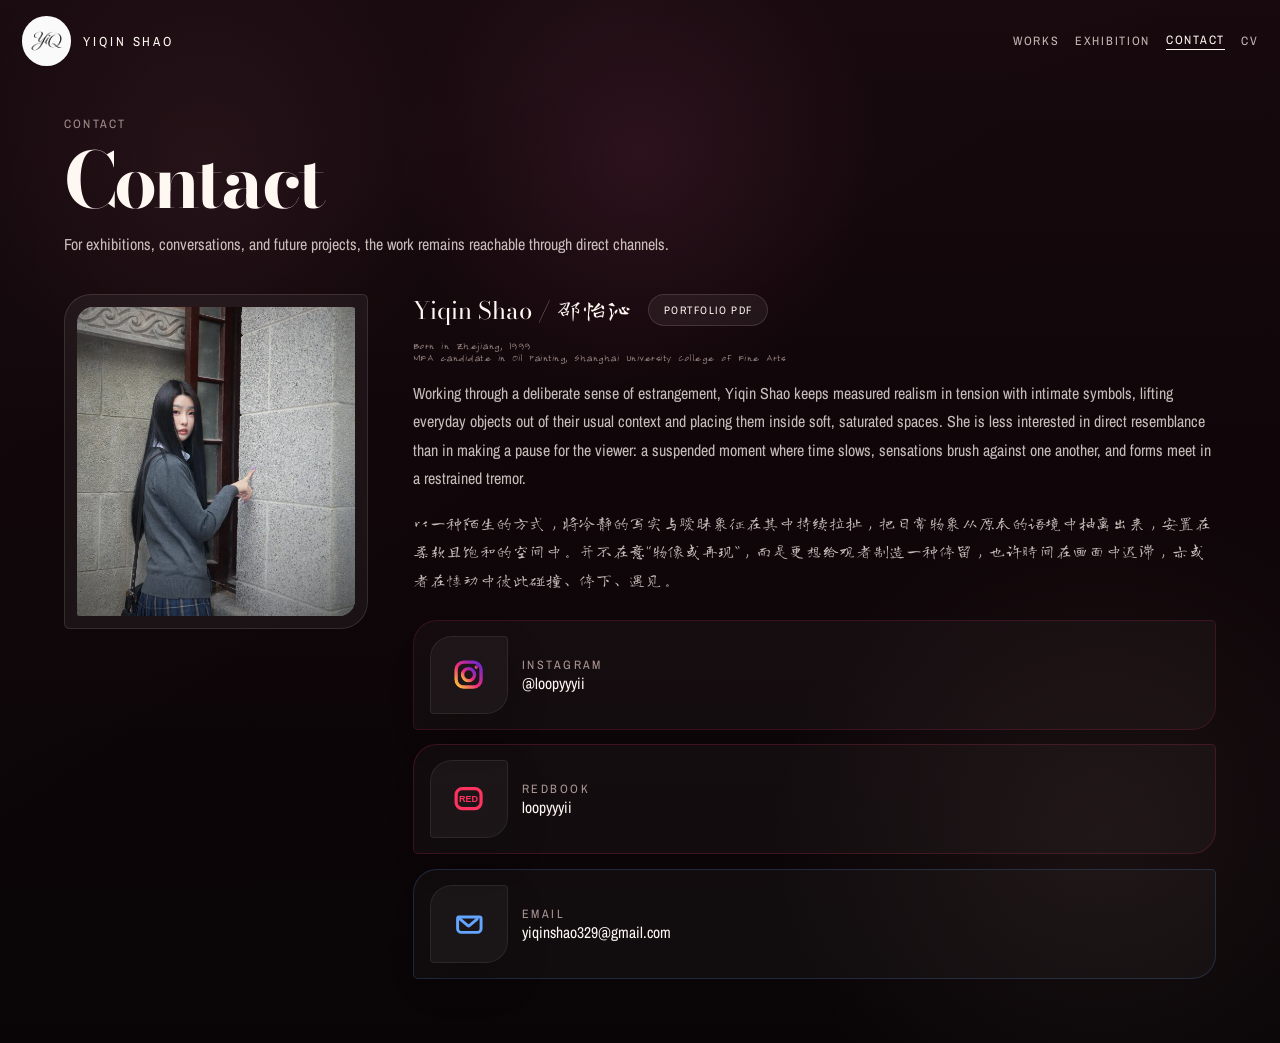
==== commit 238ba3d1: "Optimize homepage and exhibition loading" ====
--- a/contact.html
+++ b/contact.html
@@ -19,7 +19,7 @@
     >
     <link rel="stylesheet" href="styles.css?v=v154">
   </head>
-  <body data-page="subpage">
+  <body data-page="subpage" class="page-contact">
     <div class="subpage-shell">
       <header class="works-topbar">
         <a class="works-topbar__brand" href="index.html" aria-label="Back to Yiqin Shao home">
--- a/styles.css
+++ b/styles.css
@@ -23,6 +23,31 @@
   --home-zh-font: "Long Cang", "STKaiti", cursive;
   --transition: 420ms cubic-bezier(0.22, 1, 0.36, 1);
   --transition-slow: 760ms cubic-bezier(0.22, 1, 0.36, 1);
+  --page-bg-home:
+    radial-gradient(circle at 50% 42%, rgba(121, 32, 47, 0.18), transparent 26%),
+    radial-gradient(circle at 18% 14%, rgba(206, 118, 132, 0.1), transparent 20%),
+    radial-gradient(circle at 82% 82%, rgba(239, 180, 170, 0.08), transparent 22%),
+    linear-gradient(180deg, #1a0b10 0%, #100609 44%, #090507 100%);
+  --page-bg-works:
+    radial-gradient(circle at 50% 20%, rgba(127, 39, 59, 0.17), transparent 24%),
+    radial-gradient(circle at 14% 14%, rgba(196, 95, 116, 0.08), transparent 18%),
+    radial-gradient(circle at 86% 80%, rgba(226, 152, 139, 0.05), transparent 23%),
+    linear-gradient(180deg, #12080b 0%, #0b0608 48%, #050505 100%);
+  --page-bg-exhibition:
+    radial-gradient(circle at 54% 17%, rgba(132, 44, 70, 0.16), transparent 21%),
+    radial-gradient(circle at 18% 12%, rgba(174, 99, 134, 0.08), transparent 18%),
+    radial-gradient(circle at 84% 78%, rgba(231, 170, 153, 0.05), transparent 24%),
+    linear-gradient(180deg, #15090e 0%, #0f0609 44%, #080506 100%);
+  --page-bg-contact:
+    radial-gradient(circle at 50% 15%, rgba(147, 57, 95, 0.18), transparent 22%),
+    radial-gradient(circle at 16% 16%, rgba(214, 120, 144, 0.08), transparent 18%),
+    radial-gradient(circle at 86% 80%, rgba(240, 188, 170, 0.06), transparent 24%),
+    linear-gradient(180deg, #17090e 0%, #100609 42%, #090507 100%);
+  --page-bg-cv:
+    radial-gradient(circle at 51% 16%, rgba(112, 42, 74, 0.16), transparent 21%),
+    radial-gradient(circle at 14% 14%, rgba(182, 98, 126, 0.07), transparent 18%),
+    radial-gradient(circle at 84% 79%, rgba(221, 164, 146, 0.05), transparent 23%),
+    linear-gradient(180deg, #14090d 0%, #0d0608 44%, #070506 100%);
   --hero-heart-mask: url("data:image/svg+xml,%3Csvg%20xmlns='http://www.w3.org/2000/svg'%20viewBox='0%200%20512%20512'%3E%3Cdefs%3E%3Cfilter%20id='b'%20x='-30%25'%20y='-30%25'%20width='160%25'%20height='160%25'%3E%3CfeGaussianBlur%20stdDeviation='18'/%3E%3C/filter%3E%3C/defs%3E%3Cpath%20filter='url(%23b)'%20fill='white'%20d='M256%20448C244%20438%2096%20314%2096%20192C96%20122%20150%2080%20208%2080C244%2080%20274%20100%20288%20132C302%20100%20332%2080%20368%2080C426%2080%20480%20122%20480%20192C480%20314%20332%20438%20320%20448C302%20462%20274%20462%20256%20448Z'/%3E%3Cpath%20fill='white'%20d='M256%20448C244%20438%2096%20314%2096%20192C96%20122%20150%2080%20208%2080C244%2080%20274%20100%20288%20132C302%20100%20332%2080%20368%2080C426%2080%20480%20122%20480%20192C480%20314%20332%20438%20320%20448C302%20462%20274%20462%20256%20448Z'/%3E%3C/svg%3E");
 }
 
@@ -49,11 +74,7 @@
   overflow-x: hidden;
   font-family: var(--ui);
   color: var(--ivory);
-  background:
-    radial-gradient(circle at 50% 42%, rgba(121, 32, 47, 0.18), transparent 26%),
-    radial-gradient(circle at 18% 14%, rgba(206, 118, 132, 0.1), transparent 20%),
-    radial-gradient(circle at 82% 82%, rgba(239, 180, 170, 0.08), transparent 22%),
-    linear-gradient(180deg, #1a0b10 0%, #100609 44%, #090507 100%);
+  background: var(--page-bg-home);
 }
 
 body.menu-open,
@@ -1976,10 +1997,7 @@
 body[data-page="works-gallery"] {
   overflow-x: hidden;
   overflow-y: auto;
-  background:
-    radial-gradient(circle at 50% 16%, rgba(255, 223, 216, 0.07), transparent 20%),
-    radial-gradient(circle at 84% 76%, rgba(239, 180, 170, 0.04), transparent 22%),
-    linear-gradient(180deg, #030303 0%, #050505 100%);
+  background: var(--page-bg-works);
 }
 
 .works-shell {
@@ -2105,12 +2123,22 @@
   --content-delay: 0ms;
   will-change: opacity, filter, transform;
   opacity: 0;
+  filter: blur(5px) brightness(0.86);
+  transform: translateY(9px) scale(0.992);
+  transition:
+    opacity 1320ms cubic-bezier(0.18, 1, 0.24, 1) var(--content-delay),
+    filter 1320ms cubic-bezier(0.18, 1, 0.24, 1) var(--content-delay),
+    transform 1320ms cubic-bezier(0.18, 1, 0.24, 1) var(--content-delay);
+}
+
+.reveal-text-block--soft {
   filter: blur(8px) brightness(0.8);
-  transform: translateY(12px) scale(0.988);
-  transition:
-    opacity 1580ms cubic-bezier(0.16, 1, 0.3, 1) var(--content-delay),
-    filter 1580ms cubic-bezier(0.16, 1, 0.3, 1) var(--content-delay),
-    transform 1580ms cubic-bezier(0.16, 1, 0.3, 1) var(--content-delay);
+  transform: translateY(12px) scale(0.982);
+}
+
+.reveal-text-block--from-left {
+  filter: blur(7px) brightness(0.86);
+  transform: translate3d(-18px, 0, 0) scale(0.99);
 }
 
 body.is-content-revealing .reveal-text-block {
@@ -2212,6 +2240,12 @@
   transform-style: preserve-3d;
   will-change: transform, opacity, filter;
   backface-visibility: hidden;
+  pointer-events: none;
+}
+
+.orbit-group .orbit-card.is-openable {
+  pointer-events: auto;
+  cursor: pointer;
 }
 
 .orbit-group .orbit-card__frame {
@@ -2493,13 +2527,27 @@
   inset: 0;
   z-index: 80;
   opacity: 0;
+  visibility: hidden;
   pointer-events: none;
-  transition: opacity var(--transition);
+  transition:
+    opacity 360ms cubic-bezier(0.22, 1, 0.36, 1),
+    visibility 0s linear 360ms;
+}
+
+.works-detail.is-open,
+.works-detail.is-closing {
+  visibility: visible;
+  transition-delay: 0s;
 }
 
 .works-detail.is-open {
   opacity: 1;
   pointer-events: auto;
+}
+
+.works-detail.is-closing {
+  opacity: 0;
+  pointer-events: none;
 }
 
 .works-detail__backdrop {
@@ -2508,6 +2556,16 @@
   background:
     radial-gradient(circle at center, rgba(255, 250, 246, 0.02) 0%, rgba(9, 5, 7, 0.28) 30%, rgba(5, 2, 3, 0.9) 78%),
     #010101;
+  opacity: 0;
+  transition: opacity 360ms cubic-bezier(0.22, 1, 0.36, 1);
+}
+
+.works-detail.is-open .works-detail__backdrop {
+  opacity: 1;
+}
+
+.works-detail.is-closing .works-detail__backdrop {
+  opacity: 0;
 }
 
 .works-detail__shell {
@@ -2518,6 +2576,21 @@
   margin: 0 auto;
   display: grid;
   place-items: center;
+  opacity: 0;
+  transform: translateY(18px) scale(0.988);
+  transition:
+    opacity 360ms cubic-bezier(0.22, 1, 0.36, 1),
+    transform 460ms cubic-bezier(0.18, 1, 0.22, 1);
+}
+
+.works-detail.is-open .works-detail__shell {
+  opacity: 1;
+  transform: translateY(0) scale(1);
+}
+
+.works-detail.is-closing .works-detail__shell {
+  opacity: 0;
+  transform: translateY(12px) scale(0.992);
 }
 
 .works-detail__figure {
@@ -2533,6 +2606,7 @@
   place-items: center;
   width: 100%;
   max-height: min(72vh, 46rem);
+  background: rgba(255, 248, 244, 0.02);
 }
 
 .works-detail__frame img {
@@ -2540,6 +2614,20 @@
   max-height: min(72vh, 46rem);
   object-fit: contain;
   box-shadow: 0 28px 120px rgba(0, 0, 0, 0.48);
+  opacity: 0;
+  transform: translateY(8px) scale(0.994);
+  transition:
+    opacity 260ms ease,
+    transform 420ms cubic-bezier(0.22, 1, 0.36, 1);
+}
+
+.works-detail__frame img.is-ready {
+  opacity: 1;
+  transform: translateY(0) scale(1);
+}
+
+.works-detail.is-loading .works-detail__frame img {
+  opacity: 0;
 }
 
 .works-detail__caption {
@@ -2731,10 +2819,19 @@
 
 body[data-page="subpage"] {
   overflow-x: hidden;
-  background:
-    radial-gradient(circle at 50% 14%, rgba(255, 223, 216, 0.07), transparent 18%),
-    radial-gradient(circle at 84% 74%, rgba(239, 180, 170, 0.04), transparent 22%),
-    linear-gradient(180deg, #040404 0%, #070707 100%);
+  background: var(--page-bg-exhibition);
+}
+
+body[data-page="subpage"].page-exhibition {
+  background: var(--page-bg-exhibition);
+}
+
+body[data-page="subpage"].page-contact {
+  background: var(--page-bg-contact);
+}
+
+body[data-page="subpage"].page-cv {
+  background: var(--page-bg-cv);
 }
 
 .subpage-shell {
